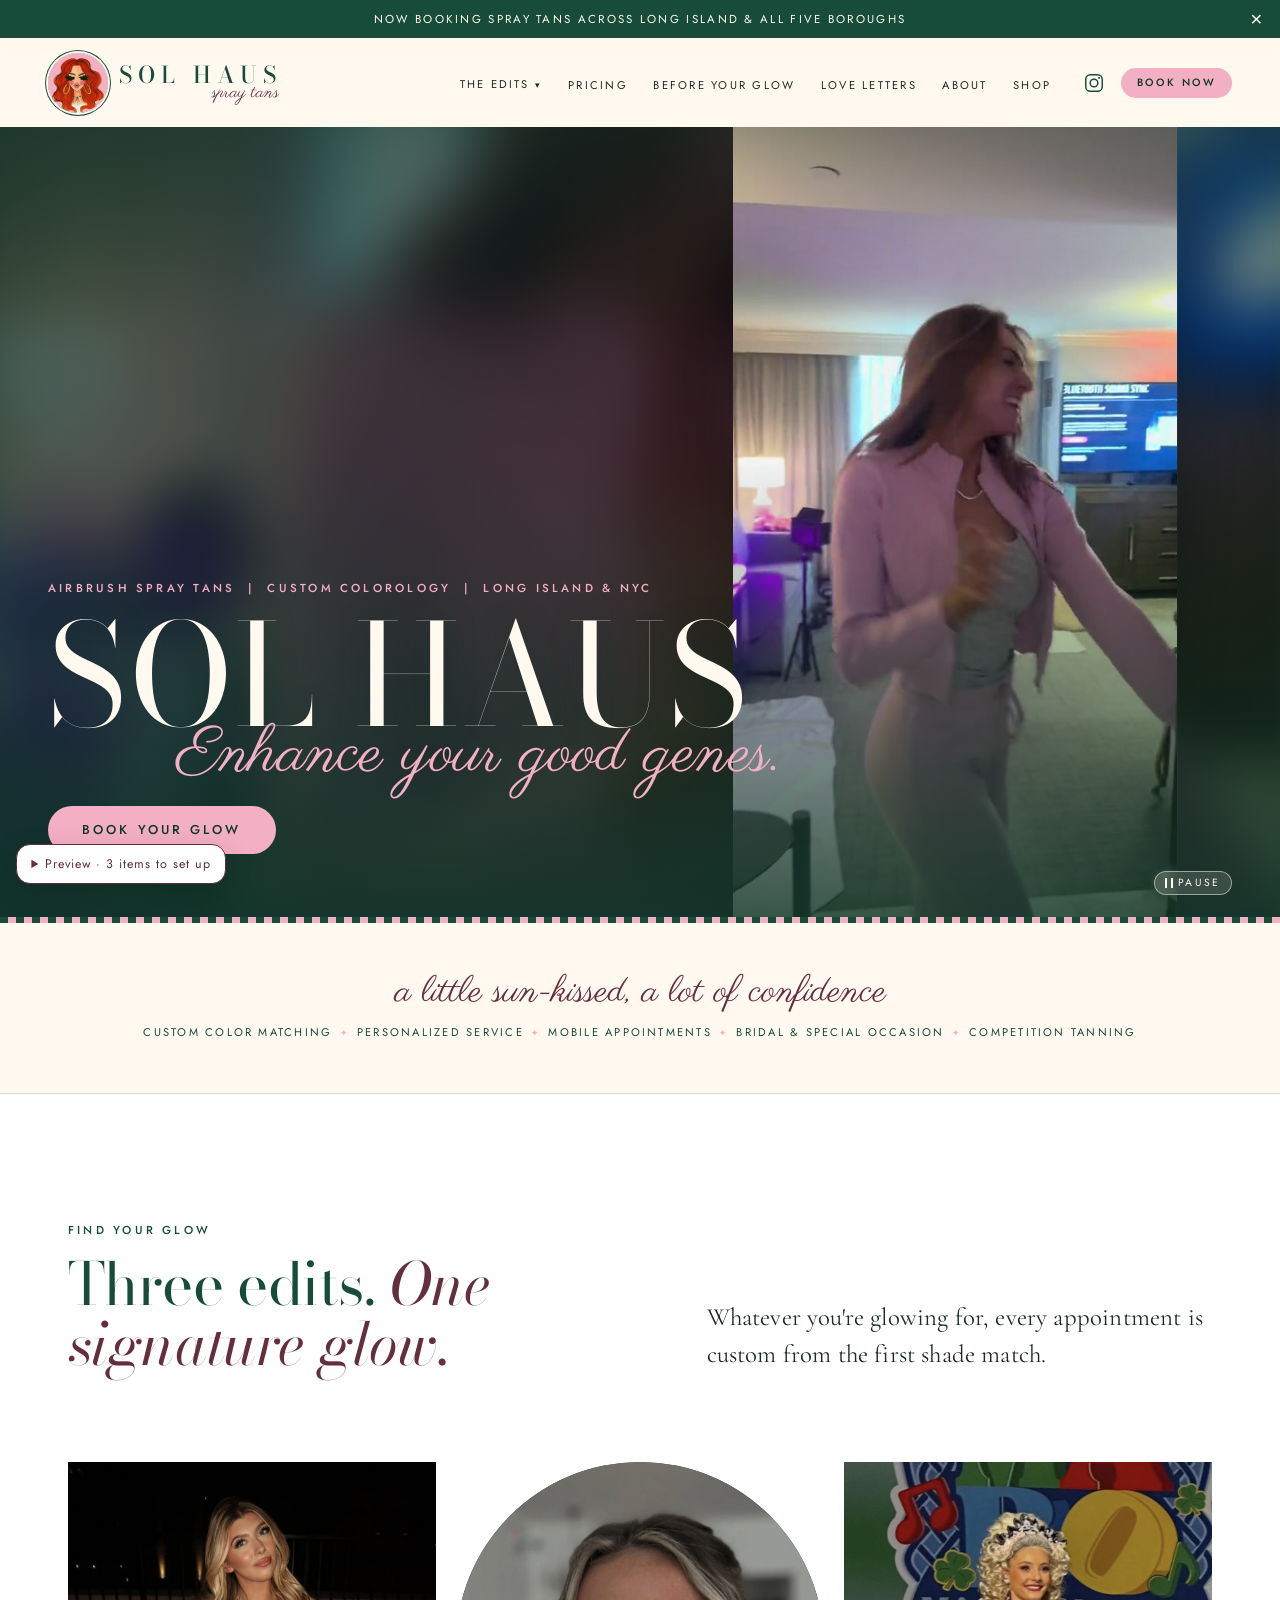
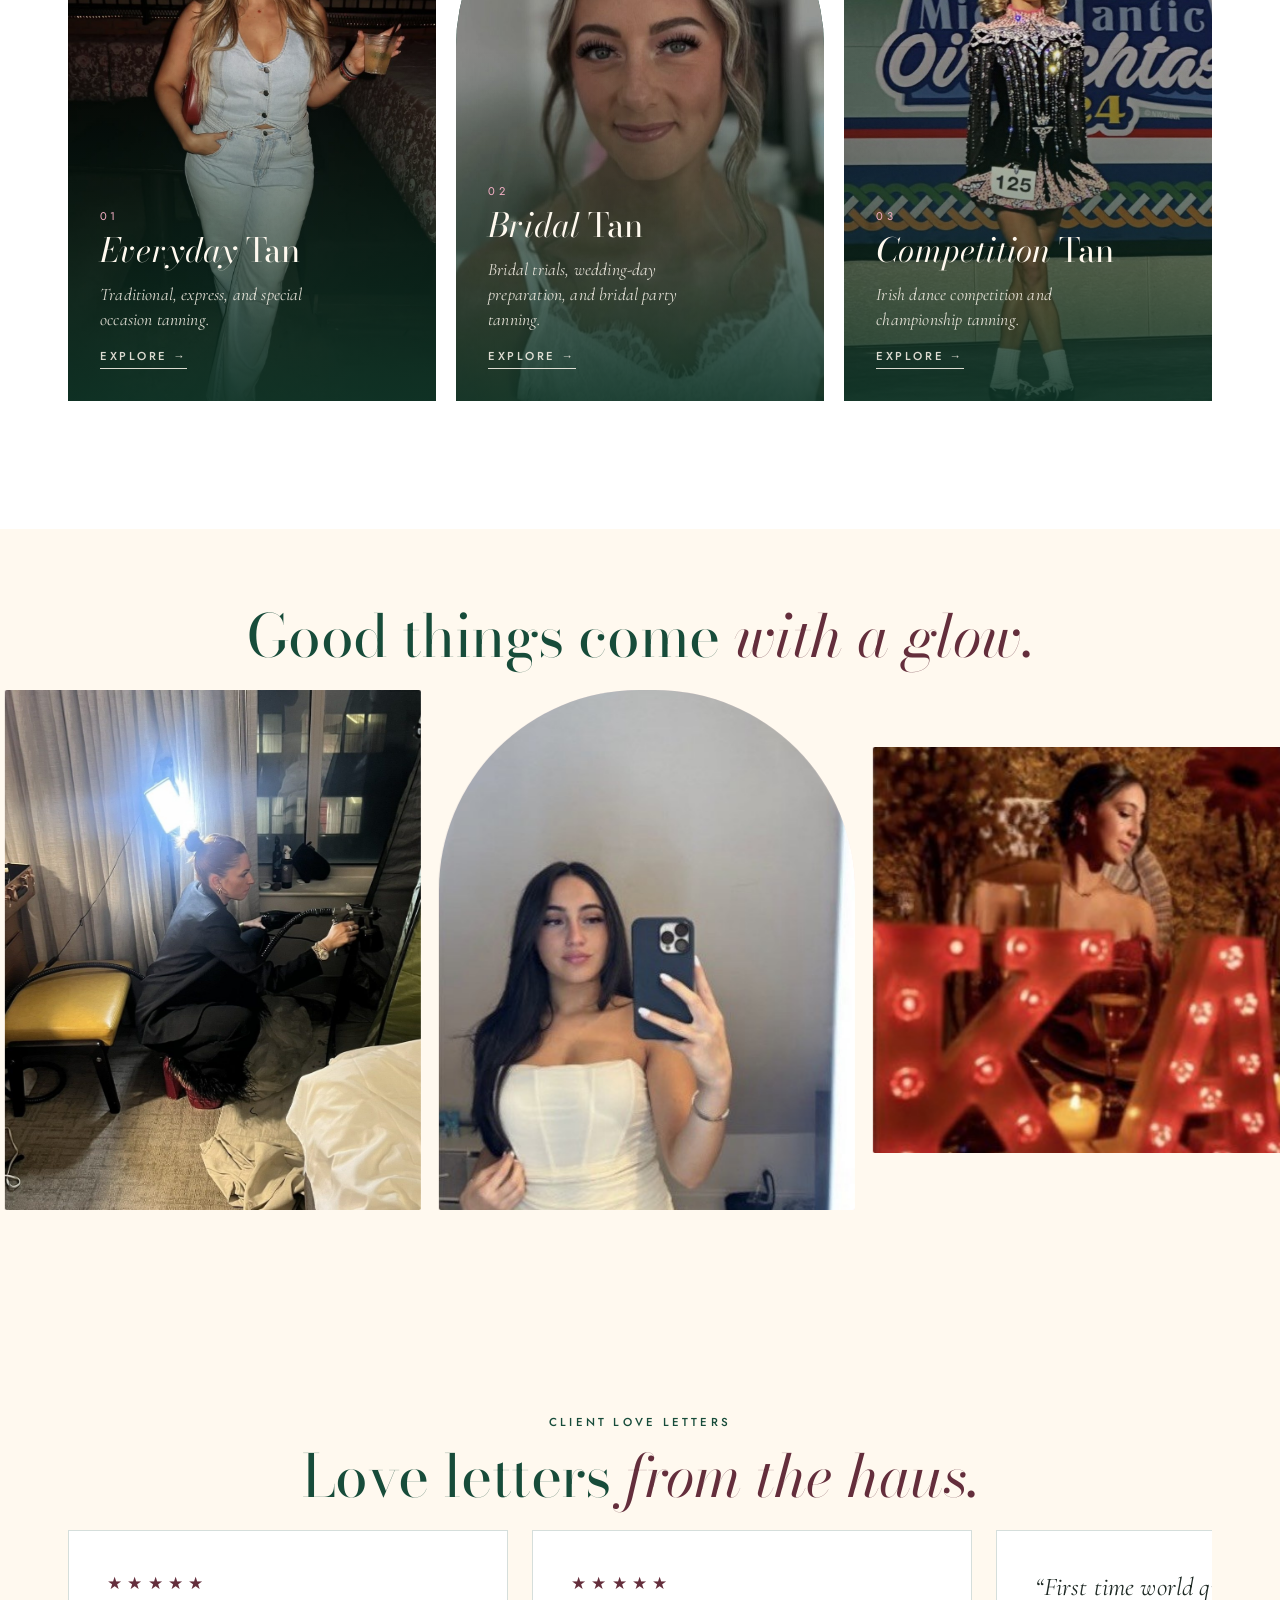
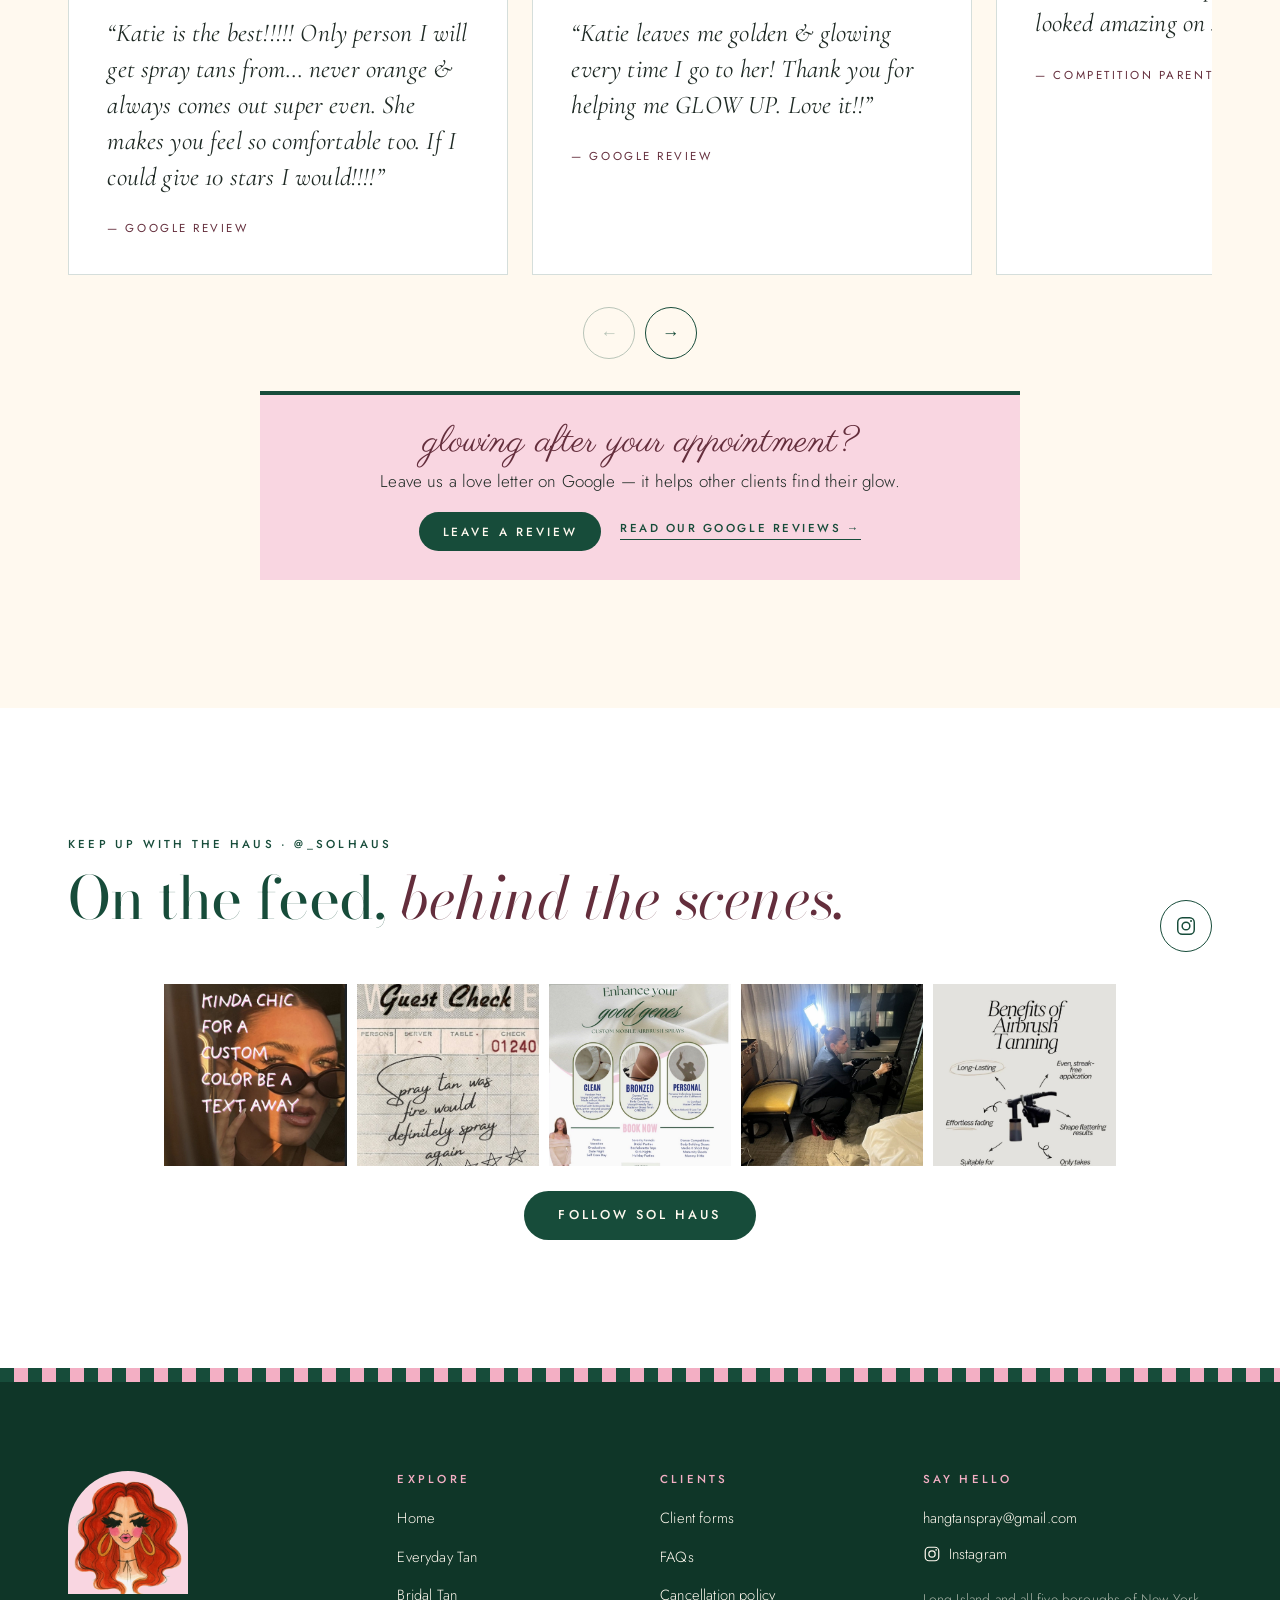
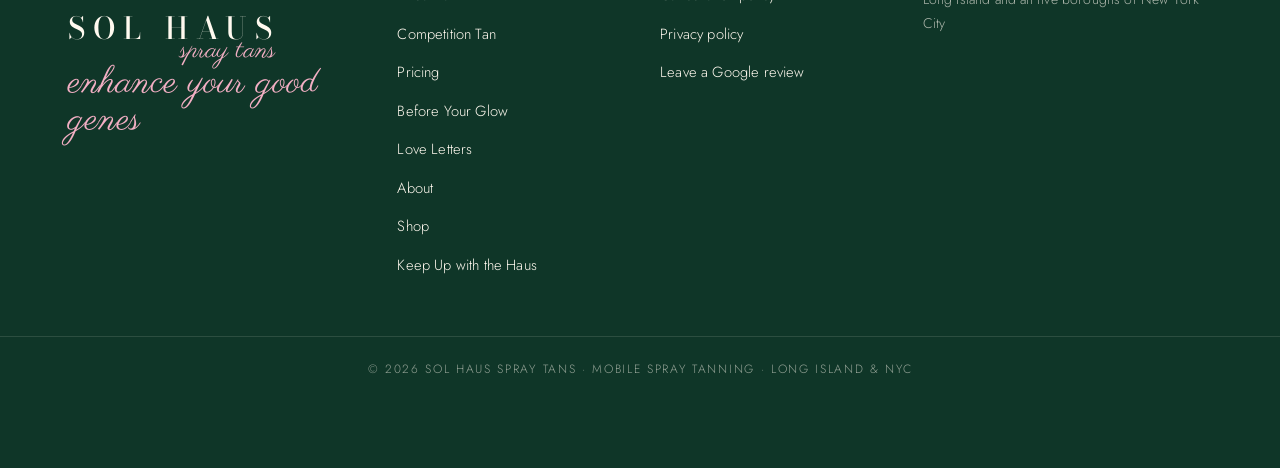
==== index.html @ cf1224f9 "Sol Haus website and booking script Co-Authored-By: Claude Opus 5.5 <noreply@anthropic.com> Claude-S" ====
<!DOCTYPE html>
<html lang="en">
<head>
<meta charset="utf-8">
<meta name="viewport" content="width=device-width, initial-scale=1">
<title>Sol Haus Spray Tans | Mobile Spray Tanning on Long Island and across NYC</title>
<meta name="description" content="Custom mobile spray tanning on Long Island and across NYC — everyday and express tans, bridal glow, custom contouring and Irish dance competition tans. Book your glow.">
<link rel="canonical" href="https://YOUR-DOMAIN.com/">
<meta name="theme-color" content="#174C3A">
<meta property="og:type" content="website">
<meta property="og:site_name" content="Sol Haus Spray Tans">
<meta property="og:title" content="Sol Haus Spray Tans | Mobile Spray Tanning on Long Island and across NYC">
<meta property="og:description" content="Custom mobile spray tanning on Long Island and across NYC — everyday and express tans, bridal glow, custom contouring and Irish dance competition tans. Book your glow.">
<meta property="og:url" content="https://YOUR-DOMAIN.com/">
<meta property="og:image" content="https://YOUR-DOMAIN.com/images/brand/og-image.jpg">
<meta name="twitter:card" content="summary_large_image">
<link rel="icon" href="images/brand/favicon.svg" type="image/svg+xml">
<link rel="preconnect" href="https://fonts.googleapis.com">
<link rel="preconnect" href="https://fonts.gstatic.com" crossorigin>
<link href="https://fonts.googleapis.com/css2?family=Bodoni+Moda:ital,opsz,wght@0,6..96,400;0,6..96,500;1,6..96,400&family=Cormorant+Garamond:ital,wght@0,400;0,500;1,400&family=Jost:wght@300;400;500&family=Parisienne&display=swap" rel="stylesheet">
<link rel="stylesheet" href="assets/css/styles.css">
<script src="assets/js/config.js" defer></script>
<script src="assets/js/main.js" defer></script>
<script type="application/ld+json">{"@context": "https://schema.org", "@type": "HealthAndBeautyBusiness", "name": "Sol Haus Spray Tans", "description": "Luxury mobile spray tanning and custom contouring on Long Island and across NYC \u2014 everyday, bridal and Irish dance competition tans.", "url": "https://YOUR-DOMAIN.com", "image": "https://YOUR-DOMAIN.com/images/brand/og-image.jpg", "areaServed": [{"@type": "Place", "name": "Long Island, New York"}, {"@type": "City", "name": "New York City"}]}</script>
</head>
<body>
<header id="site-header"></header>
<main id="main">

<!-- 1 · HERO MONTAGE -->
<section class="hero" data-home aria-label="Sol Haus — enhance your good genes">
  <div class="marquee" data-gallery="montage" data-variant="marquee" data-direction="left" data-speed="34" data-eager="true" data-hover-pause="false"></div>
  <div class="hero__scrim" aria-hidden="true"></div>
  <div class="hero__copy">
    <p class="eyebrow">Airbrush spray tans&nbsp; | &nbsp;Custom colorology&nbsp; | &nbsp;Long Island &amp; NYC</p>
    <h1 class="display">SOL HAUS</h1>
    <p class="hero__tag">Enhance your good genes.</p>
    <div class="btn-row">
      <a class="btn btn--pink btn--lg" data-link="booking" data-chooser>Book your glow</a>
      
    </div>
  </div>
  <button class="marquee-toggle" data-marquee-toggle aria-pressed="false" aria-label="Pause or play the photo montage"><i aria-hidden="true"></i><span>Pause</span></button>
</section>
<div class="stripes stripes--thin" aria-hidden="true"></div>

<!-- 2 · WHAT WE OFFER (slim band) -->
<section class="offer-band" aria-label="What Sol Haus offers">
  <div class="wrap">
    <p class="script">a little sun-kissed, a lot of confidence</p>
    <ul class="offer-list">
      <li>Custom color matching</li><li>Personalized service</li><li>Mobile appointments</li><li>Bridal &amp; special occasion</li><li>Competition tanning</li>
    </ul>
  </div>
</section>

<!-- 3 · FIND YOUR GLOW -->
<section class="section section--white" id="find-your-glow">
  <div class="wrap">
    <div class="section-head section-head--split reveal">
      <div><p class="eyebrow">Find your glow</p><h2 class="h2">Three edits. <em>One signature glow.</em></h2></div>
      <p class="lede">Whatever you're glowing for, every appointment is custom from the first shade match.</p>
    </div>
    <div class="tiles">
      <a class="tile reveal" href="everyday.html">
        <img src="images/everyday/everyday-01.jpg" alt="" loading="lazy">
        <div class="tile__body"><span class="tile__num">01</span><h3><em>Everyday</em> Tan</h3><p>Traditional, express, and special occasion tanning.</p><span class="link-arrow">Explore</span></div>
      </a>
      <a class="tile reveal" href="bridal.html">
        <img src="images/bridal/bridal-01.jpg" alt="" loading="lazy">
        <div class="tile__body"><span class="tile__num">02</span><h3><em>Bridal</em> Tan</h3><p>Bridal trials, wedding-day preparation, and bridal party tanning.</p><span class="link-arrow">Explore</span></div>
      </a>
      <a class="tile reveal" href="competition.html">
        <img src="images/competition/competition-01.jpg" alt="" loading="lazy">
        <div class="tile__body"><span class="tile__num">03</span><h3><em>Competition</em> Tan</h3><p>Irish dance competition and championship tanning.</p><span class="link-arrow">Explore</span></div>
      </a>
    </div>
    <p class="swipe-hint small muted" style="display:none;margin-top:.8rem">Swipe to see all three edits →</p>
  </div>
</section>

<!-- 5 · CLIENT MONTAGE -->
<section class="section--tight" style="padding-bottom:0">
  <div class="wrap center reveal"><h2 class="h2">Good things come <em>with a glow.</em></h2></div>
</section>
<section class="band" aria-label="Client photography" style="margin-bottom:clamp(3rem,6vw,5rem)">
  <div class="marquee" data-gallery="glow" data-variant="marquee" data-direction="right" data-speed="30"></div>
</section>

<!-- 6 · CLIENT LOVE LETTERS -->
<section class="section">
  <div class="wrap letters">
    <div class="reveal">
      <p class="eyebrow">Client love letters</p>
      <h2 class="h2">Love letters <em>from the haus.</em></h2>
      <div data-reviews></div>
      <div class="review-spot">
        <p class="script">glowing after your appointment?</p>
        <p>Leave us a love letter on Google — it helps other clients find their glow.</p>
        <div class="btn-row"><a class="btn btn--green" data-link="googleReviewLeave">Leave a review</a><a class="link-arrow" data-link="googleReviewsRead">Read our Google reviews</a></div>
      </div>
    </div>
  </div>
</section>

<!-- 7 · FOLLOW THE GLOW -->
<section class="section section--white">
  <div class="wrap">
    <div class="social-head reveal">
      <div><p class="eyebrow">Keep up with the haus · @_solhaus</p><h2 class="h2">On the feed, <em>behind the scenes.</em></h2></div>
      <div class="social-icons"><a data-link="instagram" aria-label="Instagram"><svg viewBox="0 0 24 24" aria-hidden="true"><rect x="3" y="3" width="18" height="18" rx="5" fill="none" stroke="currentColor" stroke-width="1.6"/><circle cx="12" cy="12" r="4.2" fill="none" stroke="currentColor" stroke-width="1.6"/><circle cx="17.5" cy="6.5" r="1.1" fill="currentColor"/></svg></a><a data-link="tiktok" aria-label="TikTok"><svg viewBox="0 0 24 24" aria-hidden="true"><path d="M14 3v11.5a3.5 3.5 0 1 1-3.5-3.5" fill="none" stroke="currentColor" stroke-width="1.6" stroke-linecap="round"/><path d="M14 3c.4 2.6 2.2 4.4 5 4.6" fill="none" stroke="currentColor" stroke-width="1.6" stroke-linecap="round"/></svg></a></div>
    </div>
    <div class="feed feed--wide" data-gallery="social" data-variant="feed" data-limit="6"></div>
    <div class="btn-row" style="justify-content:center"><a class="btn btn--green btn--lg" data-link="instagram">Follow Sol Haus</a></div>
  </div>
</section>


</main>
<footer id="site-footer"></footer>
</body>
</html>
---- assets/css/styles.css ----
/* =========================================================
   SOL HAUS — styles
   Fonts (free, Google Fonts): Bodoni Moda (editorial serif, stands in for
   The Seasons / Safira March), Parisienne (script), Cormorant Garamond
   (soft serif text), Jost (clean small sans).
   ========================================================= */
:root {
  --green: #174C3A;
  --green-deep: #0f3628;
  --pink: #F3AFC4;
  --pink-soft: #f9d6e1;
  --cream: #FFF9EF;
  --white: #FFFFFF;
  --berry: #642E3C;
  --ink: #1f2a25;
  --line: rgba(23, 76, 58, .18);

  --f-display: "Bodoni Moda", "Didot", "Bodoni 72", Georgia, serif;
  --f-serif: "Cormorant Garamond", Georgia, serif;
  --f-script: "Parisienne", "Snell Roundhand", cursive;
  --f-sans: "Jost", "Helvetica Neue", Arial, sans-serif;

  --wrap: 1240px;
  --pad: clamp(1.25rem, 4vw, 3rem);
  --ease: cubic-bezier(.2, .7, .2, 1);
  --stripe: repeating-linear-gradient(90deg, var(--green) 0 14px, var(--pink) 14px 28px);
}

*, *::before, *::after { box-sizing: border-box; }
html { -webkit-text-size-adjust: 100%; scroll-padding-top: 90px; }
body {
  margin: 0; background: var(--cream); color: var(--ink);
  font: 300 1.0625rem/1.7 var(--f-sans); letter-spacing: .01em;
  -webkit-font-smoothing: antialiased; overflow-x: hidden;
}
body.menu-open { overflow: hidden; }
img { max-width: 100%; display: block; }
a { color: inherit; }
p { margin: 0 0 1em; }
:focus-visible { outline: 2px solid var(--berry); outline-offset: 3px; border-radius: 2px; }
.sr, .hp { position: absolute !important; width: 1px; height: 1px; overflow: hidden; clip: rect(0 0 0 0); white-space: nowrap; }
.skip { position: absolute; left: 1rem; top: -100px; background: var(--green); color: var(--cream); padding: .6rem 1rem; z-index: 100; }
.skip:focus { top: .5rem; }
.wrap { max-width: var(--wrap); margin: 0 auto; padding: 0 var(--pad); }
.narrow { max-width: 760px; }
.center { text-align: center; }
.muted { color: rgba(31, 42, 37, .62); }
.small { font-size: .875rem; }
section { position: relative; }

/* ---------- type ---------- */
.eyebrow { font: 500 .72rem/1.4 var(--f-sans); letter-spacing: .28em; text-transform: uppercase; color: var(--green); margin: 0 0 1rem; }
.script { font: 400 clamp(1.6rem, 3vw, 2.3rem)/1 var(--f-script); color: var(--berry); margin: 0 0 .25em; letter-spacing: 0; }
.script--pink { color: var(--pink); }
.display, .h1, .h2, .h3, .h4 { font-family: var(--f-display); font-weight: 400; line-height: 1.02; margin: 0 0 .4em; color: var(--green); letter-spacing: -.01em; }
.display { font-size: clamp(3.4rem, 11vw, 9.5rem); letter-spacing: .02em; line-height: .9; }
.h1 { font-size: clamp(2.6rem, 6.4vw, 5.4rem); }
.h2 { font-size: clamp(2.1rem, 4.6vw, 3.9rem); }
.h3 { font-size: clamp(1.7rem, 2.8vw, 2.5rem); }
.h4 { font-size: 1.4rem; }
.h1 em, .h2 em, .h3 em, .display em { font-style: italic; color: var(--berry); }
.lede { font: 400 clamp(1.25rem, 2vw, 1.55rem)/1.5 var(--f-serif); color: var(--ink); }
.lede em { color: var(--berry); }
.on-green { background: var(--green); color: var(--cream); }
.on-green .h1, .on-green .h2, .on-green .h3, .on-green .h4 { color: var(--cream); }
.on-green .h2 em, .on-green .h1 em { color: var(--pink); }
.on-green .eyebrow { color: var(--pink); }
.on-green .muted { color: rgba(255, 249, 239, .72); }
.on-green .lede { color: var(--cream); }

/* ---------- buttons ---------- */
.btn {
  display: inline-flex; align-items: center; justify-content: center; gap: .6em;
  font: 500 .74rem/1 var(--f-sans); letter-spacing: .24em; text-transform: uppercase; text-decoration: none;
  padding: 1.05em 1.9em; border: 1px solid transparent; border-radius: 999px; cursor: pointer;
  transition: background .35s var(--ease), color .35s var(--ease), transform .35s var(--ease), border-color .35s;
}
.btn:hover { transform: translateY(-2px); }
.btn--green { background: var(--green); color: var(--cream); }
.btn--green:hover { background: var(--berry); }
.btn--pink { background: var(--pink); color: var(--green-deep); }
.btn--pink:hover { background: var(--cream); }
.btn--cream { background: var(--cream); color: var(--green); }
.btn--cream:hover { background: var(--pink); }
.btn--outline { border-color: currentColor; color: var(--green); background: transparent; }
.btn--outline:hover { background: var(--green); color: var(--cream); border-color: var(--green); }
.btn--ghost-light { border-color: rgba(255, 249, 239, .7); color: var(--cream); background: rgba(15, 54, 40, .15); backdrop-filter: blur(4px); }
.btn--ghost-light:hover { background: var(--cream); color: var(--green); }
.btn--sm { padding: .85em 1.4em; font-size: .66rem; }
.btn--lg { padding: 1.3em 2.6em; font-size: .8rem; }
.btn[disabled] { opacity: .45; cursor: not-allowed; transform: none; }
.btn-row { display: flex; flex-wrap: wrap; gap: .8rem 1.2rem; align-items: center; margin-top: 1.6rem; }
.link-arrow { font: 500 .72rem/1 var(--f-sans); letter-spacing: .22em; text-transform: uppercase; text-decoration: none; border-bottom: 1px solid currentColor; padding-bottom: .35em; color: var(--green); }
.link-arrow::after { content: " →"; }
.is-pending { opacity: .7; cursor: not-allowed; }
.is-pending.btn { border: 1px dashed currentColor; }
.is-pending.btn::after { content: "soon"; font-size: .58rem; letter-spacing: .15em; opacity: .8; border-left: 1px solid currentColor; padding-left: .6em; }

/* ---------- stripes ---------- */
.stripes { background: var(--stripe); }
.stripes--band { height: 14px; }
.stripes--thin { height: 6px; background: repeating-linear-gradient(90deg, var(--green) 0 8px, var(--pink) 8px 16px); }
.frame { position: relative; }
.frame::before { content: ""; position: absolute; inset: 14px -14px -14px 14px; background: var(--stripe); z-index: -1; }

/* ---------- announcement + header ---------- */
.announce { background: var(--green); color: var(--cream); text-align: center; font: 400 .72rem/1.4 var(--f-sans); letter-spacing: .2em; text-transform: uppercase; padding: .7rem 3rem; position: relative; }
.announce p { margin: 0; }
.announce a { color: var(--pink); text-decoration: none; border-bottom: 1px solid; margin-left: .5em; }
.announce__x { position: absolute; right: .6rem; top: 50%; transform: translateY(-50%); background: none; border: 0; color: var(--cream); font-size: 1.3rem; cursor: pointer; padding: .2rem .5rem; }
.site-header { position: sticky; top: 0; z-index: 50; background: rgba(255, 249, 239, .9); backdrop-filter: blur(10px); transition: box-shadow .3s; }
.site-header.is-scrolled { box-shadow: 0 1px 0 var(--line); }
.site-header__inner { max-width: 1440px; margin: 0 auto; padding: .9rem var(--pad); display: flex; align-items: center; gap: 2rem; }
.wordmark { text-decoration: none; display: inline-flex; flex-direction: column; line-height: 1; color: var(--green); margin: 0; }
.wordmark span { font: 500 1.45rem/1 var(--f-display); letter-spacing: .26em; }
.wordmark em { font: 400 1.15rem/1 var(--f-script); color: var(--berry); margin: -.15em 0 0 auto; padding-right: .2em; }
.wordmark--lg span { font-size: 1.9rem; color: var(--cream); white-space: nowrap; }
.wordmark--lg em { font-size: 1.6rem; color: var(--pink); }
.brand { display: inline-flex; align-items: center; gap: .7rem; text-decoration: none; }
.brand__badge { width: 60px; height: 60px; border-radius: 50%; box-shadow: 0 0 0 2px var(--cream), 0 0 0 3px var(--green); flex: none; }
.nav { margin-left: auto; }
.nav .has-sub { position: relative; }
.sub-toggle { background: none; border: 0; cursor: pointer; color: inherit; font: 400 .7rem/1 var(--f-sans); letter-spacing: .2em; text-transform: uppercase; padding: .5em 0; display: inline-flex; gap: .5em; align-items: center; }
.sub-toggle span { font-size: .8em; transition: transform .3s; }
.sub-toggle[data-current] { background: linear-gradient(var(--pink), var(--pink)) 0 100% / 100% 2px no-repeat; }
.nav .sub { position: absolute; top: calc(100% + .6rem); left: -1.2rem; list-style: none; margin: 0; padding: .8rem 0; min-width: 210px; background: var(--cream); border: 1px solid var(--line); box-shadow: 0 14px 40px rgba(15, 54, 40, .12); display: block; opacity: 0; visibility: hidden; transform: translateY(6px); transition: .25s var(--ease); }
.nav .sub::before { content: ""; position: absolute; left: 0; right: 0; top: -.7rem; height: .7rem; }
.nav .sub a { display: block; padding: .7rem 1.2rem; background: none; }
.nav .sub a:hover, .nav .sub a[aria-current="page"] { color: var(--berry); background: var(--pink-soft); }
.has-sub:hover .sub, .has-sub:focus-within .sub, .sub-toggle[aria-expanded="true"] + .sub { opacity: 1; visibility: visible; transform: none; }
.has-sub:hover .sub-toggle span, .sub-toggle[aria-expanded="true"] span { transform: rotate(180deg); }
.mobile-menu__group { margin: .6rem 0 .8rem; padding: .8rem 0 .8rem 1rem; border-left: 2px solid var(--pink); }
.mobile-menu__group .eyebrow { margin: 0 0 .3rem; color: var(--pink); }
.mobile-menu__group li a { font-size: 1.55rem; }
.mobile-menu a[aria-current="page"] { color: var(--pink); }
.shop-soon .arch { max-width: 380px; }
.nav ul { list-style: none; display: flex; gap: clamp(1rem, 2vw, 2rem); margin: 0; padding: 0; }
.nav a { font: 400 .7rem/1 var(--f-sans); letter-spacing: .2em; text-transform: uppercase; text-decoration: none; padding: .5em 0; background: linear-gradient(var(--pink), var(--pink)) 0 100% / 0 2px no-repeat; transition: background-size .35s var(--ease); }
.nav a:hover, .nav a[aria-current="page"] { background-size: 100% 2px; }
.site-header__actions { display: flex; align-items: center; gap: 1rem; }
.icon-link { display: inline-flex; width: 22px; height: 22px; color: var(--green); }
.icon-link svg, .site-footer svg, .mobile-menu svg { width: 100%; height: 100%; }
.menu-toggle { display: none; background: none; border: 0; width: 34px; height: 34px; position: relative; cursor: pointer; }
.menu-toggle span:not(.sr) { position: absolute; left: 5px; right: 5px; height: 1.5px; background: var(--green); transition: transform .3s var(--ease); }
.menu-toggle span:nth-child(1) { top: 13px; } .menu-toggle span:nth-child(2) { top: 20px; }
.menu-toggle[aria-expanded="true"] span:nth-child(1) { transform: translateY(3.5px) rotate(45deg); }
.menu-toggle[aria-expanded="true"] span:nth-child(2) { transform: translateY(-3.5px) rotate(-45deg); }
.mobile-menu { position: fixed; inset: 0; top: 64px; z-index: 49; background: var(--green); color: var(--cream); padding: 2rem var(--pad) 6rem; overflow-y: auto; }
.mobile-menu ul { list-style: none; margin: 0; padding: 0; }
.mobile-menu li a { display: block; font: 400 2rem/1.25 var(--f-display); text-decoration: none; padding: .35rem 0; }
.mobile-menu .script { color: var(--pink); margin-top: 2rem; }
.mobile-menu__social { display: flex; gap: 1.5rem; margin-top: 1rem; }
.mobile-menu__social a { display: inline-flex; gap: .5rem; align-items: center; font: 400 .75rem var(--f-sans); letter-spacing: .2em; text-transform: uppercase; text-decoration: none; }
.mobile-menu__social svg { width: 20px; height: 20px; }

/* ---------- HERO MONTAGE ---------- */
.hero { position: relative; height: min(calc(100svh - 110px), 880px); min-height: 540px; background: var(--green-deep); overflow: hidden; }
.marquee { position: relative; overflow: hidden; cursor: grab; touch-action: pan-y; user-select: none; -webkit-user-select: none; }
.marquee.is-dragging { cursor: grabbing; }
.marquee__track { display: flex; width: max-content; will-change: transform; height: 100%; }
.marquee__set { display: flex; gap: var(--gap, 14px); padding-right: var(--gap, 14px); height: 100%; align-items: var(--align, stretch); }
.m-item { margin: 0; overflow: hidden; flex: none; background: rgba(243, 175, 196, .25); }
.m-item img { width: 100%; height: 100%; object-fit: cover; object-position: center 25%; pointer-events: none; transition: transform 1.2s var(--ease); }
.marquee:not(.is-dragging) .m-item:hover img { transform: scale(1.04); }
.hero .marquee { position: absolute; inset: 0; }
.hero .marquee__set { --gap: 12px; align-items: center; padding-top: 0; }
.hero .m-item--tall { height: 100%; aspect-ratio: 3 / 4; }
.hero .m-item--wide { height: 66%; aspect-ratio: 7 / 5; align-self: flex-start; margin-top: 4vh; }
.hero .m-item--square { height: 54%; aspect-ratio: 1; align-self: flex-end; margin-bottom: 6vh; }
.hero .m-item--small { height: 44%; aspect-ratio: 4 / 5; align-self: center; }
.hero__video-bg { position: absolute; inset: -40px; width: calc(100% + 80px); height: calc(100% + 80px); object-fit: cover; filter: blur(28px) brightness(.55) saturate(1.1); }
.hero__video { position: absolute; top: 0; right: clamp(1.5rem, 8vw, 9rem); height: 100%; width: auto; aspect-ratio: 9 / 16; object-fit: cover; box-shadow: 0 30px 80px rgba(0,0,0,.35); }
@media (max-width: 820px) {
  .hero__video { inset: 0; right: 0; width: 100%; aspect-ratio: auto; box-shadow: none; object-position: center 30%; }
  .hero--video { height: 66svh !important; min-height: 460px; }
  .hero__video-bg, }
.hero__scrim { position: absolute; inset: 0; pointer-events: none; background:
  linear-gradient(180deg, rgba(15, 54, 40, .35) 0%, rgba(15, 54, 40, 0) 26%, rgba(15, 54, 40, 0) 42%, rgba(15, 54, 40, .82) 100%),
  linear-gradient(90deg, rgba(15, 54, 40, .55) 0%, rgba(15, 54, 40, 0) 55%); }
.hero__copy { position: absolute; left: var(--pad); bottom: clamp(2rem, 7vh, 4.5rem); right: var(--pad); color: var(--cream); pointer-events: none; max-width: 980px; }
.hero__copy .btn-row { pointer-events: auto; }
.hero .eyebrow { color: var(--pink); }
.hero .display { color: var(--cream); margin: 0; text-shadow: 0 2px 30px rgba(15, 54, 40, .35); }
.hero__tag { font: 400 clamp(2.2rem, 5vw, 4.2rem)/1 var(--f-script); color: var(--pink); margin: -.25em 0 .3em clamp(1rem, 10vw, 9rem); }
.hero__sub { font: 400 italic clamp(1.15rem, 1.8vw, 1.45rem)/1.4 var(--f-serif); margin: 0 0 1.4rem; max-width: 30ch; }
.hero .btn-row { margin-top: 0; }
.marquee-toggle { position: absolute; right: var(--pad); bottom: 1.4rem; z-index: 3; display: inline-flex; gap: .5em; align-items: center; background: rgba(255, 249, 239, .14); color: var(--cream); border: 1px solid rgba(255, 249, 239, .5); border-radius: 999px; padding: .55em 1em; font: 400 .65rem/1 var(--f-sans); letter-spacing: .22em; text-transform: uppercase; cursor: pointer; backdrop-filter: blur(4px); }
.marquee-toggle:hover { background: var(--cream); color: var(--green); }
.marquee-toggle i { width: 8px; height: 10px; border-left: 2px solid currentColor; border-right: 2px solid currentColor; }
.marquee-toggle[aria-pressed="true"] i { width: 0; height: 0; border: 5px solid transparent; border-left: 8px solid currentColor; border-right: 0; }
.marquee.is-static { overflow-x: auto; scroll-snap-type: x mandatory; cursor: auto; -webkit-overflow-scrolling: touch; }
.marquee.is-static .marquee__track { gap: 12px; padding: 0 12px; }
.marquee.is-static .m-item { scroll-snap-align: start; }

/* tighter, quicker montage (competition) */
.hero--tight .marquee__set { --gap: 4px; align-items: stretch; }
.hero--tight .m-item { height: 100% !important; margin: 0 !important; align-self: stretch !important; }
.hero--tight .m-item--small { aspect-ratio: 4 / 5; }

/* secondary band montage */
.band { height: clamp(300px, 46vw, 520px); }
.band .marquee { height: 100%; }
.band .marquee__set { --gap: 18px; align-items: center; }
.band .m-item--tall { height: 100%; aspect-ratio: 4 / 5; }
.band .m-item--wide { height: 78%; aspect-ratio: 3 / 2; }
.band .m-item--square { height: 64%; aspect-ratio: 1; align-self: flex-start; }
.band .m-item--small { height: 56%; aspect-ratio: 4 / 5; align-self: flex-end; }
.band .m-item { border-radius: 2px; }
.band .m-item:nth-child(3n+2) { border-radius: 200px 200px 2px 2px; }
.band.is-short { height: clamp(220px, 30vw, 360px); }

/* ---------- sections ---------- */
.section { padding: clamp(4.5rem, 10vw, 9rem) 0; }
.section--tight { padding: clamp(3rem, 6vw, 5rem) 0; }
.section--white { background: var(--white); }
.section--pink { background: var(--pink-soft); }
.section-head { display: grid; gap: .5rem; margin-bottom: clamp(2rem, 5vw, 4rem); }
.section-head--split { grid-template-columns: 1.2fr 1fr; align-items: end; gap: 2rem; }

/* welcome */
.welcome { display: grid; grid-template-columns: 1.15fr .85fr; gap: clamp(2rem, 6vw, 6rem); align-items: center; }
.welcome__visual { position: relative; }
.welcome__visual .frame img { aspect-ratio: 4 / 5; object-fit: cover; width: 100%; }
.welcome__badge { position: absolute; width: 38%; left: -14%; bottom: -10%; filter: drop-shadow(0 10px 20px rgba(15, 54, 40, .2)); }
.pillars { list-style: none; padding: 1.4rem 0 0; margin: 2rem 0 0; border-top: 1px solid var(--line); display: flex; flex-wrap: wrap; gap: .4rem 0; }
.pillars li { font: 400 italic clamp(1.1rem, 1.6vw, 1.3rem)/1.4 var(--f-serif); color: var(--green); }
.pillars li:not(:last-child)::after { content: "✦"; font-style: normal; font-size: .6em; color: var(--pink); margin: 0 .9em; vertical-align: .2em; }

/* offer band */
.offer-band { padding: clamp(2.2rem, 4vw, 3.2rem) 0; text-align: center; border-bottom: 1px solid var(--line); }
.offer-band .script { margin-bottom: .8rem; }
.offer-list { list-style: none; margin: 0; padding: 0; display: flex; flex-wrap: wrap; justify-content: center; gap: .5rem 0; }
.offer-list li { font: 400 .7rem/1.6 var(--f-sans); letter-spacing: .2em; white-space: nowrap; text-transform: uppercase; color: var(--green); }
.offer-list li:not(:last-child)::after { content: "✦"; color: var(--pink); margin: 0 .8em; font-size: .8em; }

/* find your glow tiles */
.tiles { display: grid; grid-template-columns: repeat(3, 1fr); gap: clamp(.8rem, 1.6vw, 1.4rem); }
.tile { position: relative; display: block; overflow: hidden; color: var(--cream); text-decoration: none; aspect-ratio: 3 / 4.4; background: var(--green); }
.tile:nth-child(2) { border-radius: 260px 260px 0 0; }
.tile img { position: absolute; inset: 0; width: 100%; height: 100%; object-fit: cover; object-position: center 25%; transition: transform 1.4s var(--ease), filter .6s; }
.tile::after { content: ""; position: absolute; inset: 0; background: linear-gradient(180deg, rgba(15, 54, 40, 0) 35%, rgba(15, 54, 40, .88)); transition: opacity .5s; }
.tile:hover img, .tile:focus-visible img { transform: scale(1.06); }
.tile__body { position: absolute; z-index: 2; left: 0; right: 0; bottom: 0; padding: clamp(1.2rem, 2.5vw, 2rem); }
.tile__num { font: 400 .7rem var(--f-sans); letter-spacing: .3em; color: var(--pink); }
.tile h3 { font: 400 clamp(1.7rem, 2.6vw, 2.5rem)/1 var(--f-display); margin: .3rem 0 .5rem; }
.tile h3 em { font-style: italic; }
.tile p { font: 400 italic 1.1rem/1.4 var(--f-serif); margin: 0 0 1rem; max-width: 26ch; }
.tile .link-arrow { color: var(--cream); }
.tile__body p, .tile__body .link-arrow { transition: transform .5s var(--ease), opacity .5s; }
@media (hover: hover) {
  .tile:not(:hover):not(:focus-visible) .tile__body p, .tile:not(:hover):not(:focus-visible) .tile__body .link-arrow { transform: translateY(8px); opacity: .85; }
}

/* experience */
.experience { display: grid; grid-template-columns: .9fr 1.1fr; gap: clamp(2rem, 6vw, 6rem); align-items: start; }
.experience__sticky { position: sticky; top: 120px; }
.steps { list-style: none; margin: 0; padding: 0; counter-reset: s; }
.steps li { counter-increment: s; display: grid; grid-template-columns: 4.5rem 1fr; gap: 1rem; padding: 1.8rem 0; border-top: 1px solid rgba(255, 249, 239, .22); }
.steps li::before { content: "0" counter(s); font: 400 italic 2.4rem/1 var(--f-display); color: var(--pink); }
.steps h3 { font: 400 1.6rem/1.1 var(--f-display); margin: 0 0 .4rem; color: var(--cream); }
.steps p { margin: 0; color: rgba(255, 249, 239, .82); }
.steps--light li { border-color: var(--line); }
.steps--light h3 { color: var(--green); }
.steps--light p { color: inherit; }
.steps--light li::before { color: var(--berry); }

/* love notes */
.carousel { position: relative; }
.carousel__track { display: flex; gap: 24px; overflow-x: auto; scroll-snap-type: x mandatory; scrollbar-width: none; padding-bottom: .5rem; -webkit-overflow-scrolling: touch; }
.carousel__track::-webkit-scrollbar { display: none; }
.carousel__track > * { scroll-snap-align: start; flex: none; }
.carousel__nav { display: flex; gap: .6rem; margin-top: 1.5rem; }
.carousel__nav button { width: 52px; height: 52px; border-radius: 50%; border: 1px solid currentColor; background: transparent; color: inherit; font-size: 1.1rem; cursor: pointer; transition: background .3s, color .3s; }
.carousel__nav button:hover:not(:disabled) { background: var(--pink); color: var(--green); border-color: var(--pink); }
.carousel__nav button:disabled { opacity: .3; cursor: default; }
.c-item { margin: 0; height: clamp(320px, 48vw, 560px); }
.c-item img { height: 100%; width: auto; aspect-ratio: var(--ar, 3/4); object-fit: cover; object-position: center 20%; }
.c-item--wide img { --ar: 3/2; } .c-item--square img { --ar: 1; } .c-item--small img { --ar: 4/5; }
.note { width: min(84vw, 520px); margin: 0; padding: clamp(1.8rem, 3vw, 2.8rem); border: 1px solid rgba(255, 249, 239, .3); background: rgba(255, 249, 239, .04); }
.note__text { font: 400 italic clamp(1.3rem, 2vw, 1.65rem)/1.4 var(--f-serif); }
.note footer { font: 400 .72rem var(--f-sans); letter-spacing: .22em; text-transform: uppercase; color: var(--pink); }
.stars { color: var(--pink); letter-spacing: .3em; }
.empty-state { border: 1px dashed var(--line); padding: clamp(2rem, 5vw, 3.5rem); text-align: center; max-width: 640px; margin: 0 auto; background: var(--white); }
.empty-state--light { background: transparent; border-color: rgba(255, 249, 239, .35); }
.empty { font: italic 1.1rem var(--f-serif); color: var(--berry); padding: 2rem var(--pad); }

/* glow guide preview */
.guide-preview { display: grid; grid-template-columns: .8fr 1.2fr; gap: clamp(2rem, 6vw, 6rem); align-items: center; }
.arch { position: relative; aspect-ratio: 4 / 5; border-radius: 999px 999px 0 0; background: var(--pink-soft); overflow: hidden; display: grid; place-items: end center; }
.arch::before { content: ""; position: absolute; inset: 0; background: repeating-linear-gradient(90deg, rgba(23, 76, 58, .08) 0 14px, transparent 14px 28px); }
.arch img { position: relative; width: 82%; height: auto; }
.guide-links { list-style: none; padding: 0; margin: 2rem 0 0; }
.guide-links a { display: flex; justify-content: space-between; align-items: baseline; gap: 1rem; padding: 1.15rem 0; border-top: 1px solid var(--line); text-decoration: none; font: 400 clamp(1.35rem, 2.2vw, 1.9rem)/1.1 var(--f-display); color: var(--green); transition: padding .4s var(--ease), color .3s; }
.guide-links li:last-child a { border-bottom: 1px solid var(--line); }
.guide-links a::after { content: "→"; font: 300 1rem var(--f-sans); }
.guide-links a:hover { padding-left: .8rem; color: var(--berry); }

.exp-photo { margin: 2rem 0 0; max-width: 340px; border: 8px solid var(--cream); box-shadow: 14px 14px 0 var(--pink); }
.exp-photo img { width: 100%; aspect-ratio: 4 / 5; object-fit: cover; }
.steps li.step-photo { display: block; counter-increment: none; padding: 1.4rem 0; }
.steps li.step-photo::before { content: none; }
.step-photo figure { margin: 0; }
.step-photo img { width: 100%; aspect-ratio: 4 / 3; object-fit: cover; }
@media (max-width: 820px) { .exp-photo { max-width: 260px; } }

/* love letters */
.letters { text-align: center; }
.letters > div > :not([data-reviews]) { max-width: 760px; margin-left: auto; margin-right: auto; }
.letters .review-spot { text-align: center; border-left: 0; border-top: 4px solid var(--green); }
.letters .review-spot .btn-row { justify-content: center; }
.letters .carousel--reviews { text-align: left; }
.letters__empty { font: italic 1.2rem/1.5 var(--f-serif); color: var(--berry); margin: 0 0 1rem; }
.letters .carousel--reviews { margin: 1rem 0 0; }
.note--light { border-color: var(--line); background: var(--white); width: min(78vw, 440px); }
.note--light footer { color: var(--berry); }
.note--light .stars { color: var(--berry); }
.letters .carousel__nav { justify-content: center; }
.letters .carousel__nav button { color: var(--green); }
.review-spot { margin-top: 2rem; padding: 1.8rem 2rem; background: var(--pink-soft); border-left: 4px solid var(--green); }
.review-spot .btn-row { margin-top: 1rem; }
.review-spot p { margin-bottom: .4rem; }

/* glow guide row */
.guide-row { list-style: none; margin: 0; padding: 0; display: grid; grid-template-columns: repeat(4, 1fr); border-top: 1px solid rgba(255, 249, 239, .25); }
.guide-row a { display: block; padding: 1.6rem 1.4rem 1.8rem 0; text-decoration: none; font: 400 clamp(1.3rem, 2vw, 1.75rem)/1.15 var(--f-display); color: var(--cream); transition: color .3s, padding .4s var(--ease); }
.guide-row a span { display: block; font: 400 italic 1rem var(--f-display); color: var(--pink); margin-bottom: .6rem; }
.guide-row a:hover { color: var(--pink); padding-left: .5rem; }

/* reel square */
.reel-tile { background: var(--green); }
.reel-tile video { width: 100%; height: 100%; object-fit: cover; }
.reel-tile__art { position: absolute; inset: 0; display: grid; place-content: center; justify-items: center; gap: .6rem; background: repeating-linear-gradient(90deg, rgba(243,175,196,.12) 0 14px, transparent 14px 28px), var(--green); }
.reel-tile__art .script { color: var(--pink); font-size: clamp(1.1rem, 2vw, 1.6rem); }
.reel-tile__play { width: 54px; height: 54px; border-radius: 50%; border: 1.5px solid var(--cream); position: relative; }
.reel-tile__play::after { content: ""; position: absolute; left: 21px; top: 16px; border: 11px solid transparent; border-left: 16px solid var(--cream); border-right: 0; }
.reel-tile__badge { position: absolute; left: .6rem; top: .6rem; display: inline-flex; gap: .35rem; align-items: center; color: var(--cream); font: 500 .58rem var(--f-sans); letter-spacing: .2em; text-transform: uppercase; }
.reel-tile__badge svg { width: 13px; height: 13px; }
.feed .reel-tile span { position: static; inset: auto; opacity: 1; background: none; display: block; }
.feed .reel-tile .reel-tile__art { position: absolute; inset: 0; display: grid; place-content: center; justify-items: center; gap: .6rem; background: repeating-linear-gradient(90deg, rgba(243,175,196,.12) 0 14px, transparent 14px 28px), var(--green); }
.feed .reel-tile .reel-tile__play { width: 54px; height: 54px; border-radius: 50%; border: 1.5px solid var(--cream); position: relative; }
.feed .reel-tile .reel-tile__badge { position: absolute; left: .6rem; top: .6rem; display: inline-flex; }
.feed .reel-tile .reel-tile__badge svg { width: 13px; height: 13px; }
.feed .reel-tile:hover .reel-tile__play { background: rgba(255, 249, 239, .15); }
@media (max-width: 600px) { .feed .reel-tile .reel-tile__play { width: 40px; height: 40px; } .reel-tile__play::after { left: 15px; top: 11px; border-width: 8px; border-left-width: 12px; } }

/* social feed */
.feed { display: grid; grid-template-columns: repeat(3, 1fr); gap: 10px; }
.feed__item { position: relative; overflow: hidden; aspect-ratio: 1; margin: 0; display: block; background: var(--pink-soft); }
.feed__item img { width: 100%; height: 100%; object-fit: cover; transition: transform 1s var(--ease); }
.feed__item span { position: absolute; inset: 0; display: grid; place-items: center; background: rgba(23, 76, 58, .55); color: var(--cream); opacity: 0; transition: opacity .4s; }
.feed__item span svg { width: 34px; height: 34px; }
.feed__item:hover img, .feed__item:focus-visible img { transform: scale(1.06); }
.feed__item:hover span, .feed__item:focus-visible span { opacity: 1; }
.feed--wide { grid-template-columns: repeat(6, 1fr); }
.feed--wide .feed__item:nth-child(n+7) { display: none; }
.social-head { display: flex; flex-wrap: wrap; align-items: end; justify-content: space-between; gap: 1.5rem; margin-bottom: 2rem; }
.social-icons { display: flex; gap: .8rem; }
.social-icons a { width: 52px; height: 52px; border-radius: 50%; border: 1px solid var(--green); display: grid; place-items: center; color: var(--green); transition: background .3s, color .3s; }
.social-icons a:hover { background: var(--green); color: var(--cream); }
.social-icons svg { width: 22px; height: 22px; }

/* final CTA */
.cta { display: grid; grid-template-columns: 90px 1fr 90px; min-height: 520px; }
.cta__stripe { background: repeating-linear-gradient(180deg, transparent 0, transparent 0), var(--stripe); }
.cta__body { background: var(--green); color: var(--cream); text-align: center; display: grid; place-content: center; padding: clamp(4rem, 9vw, 7rem) var(--pad); }
.cta__body .h1 { color: var(--cream); }
.cta__body .lede { color: var(--cream); }
.cta__body .h1 em { color: var(--pink); }
.cta__body .btn-row { justify-content: center; }
.cta__body .link-arrow { color: var(--pink); }

/* footer */
.site-footer { background: var(--green-deep); color: var(--cream); }
.site-footer__inner { max-width: var(--wrap); margin: 0 auto; padding: clamp(3.5rem, 7vw, 6rem) var(--pad) 3rem; display: grid; grid-template-columns: 1.3fr 1fr 1fr 1.3fr; gap: 2.5rem; }
.site-footer__brand { display: flex; flex-direction: column; gap: 1.2rem; align-items: flex-start; }
.footer-illustration { width: 120px; height: auto; flex: none; border-radius: 999px 999px 0 0; background: var(--pink-soft); padding: 10px 6px 0; }
.site-footer .eyebrow { color: var(--pink); }
.site-footer ul { list-style: none; margin: 0; padding: 0; }
.site-footer li { margin: 0 0 .6rem; }
.site-footer li a { text-decoration: none; font-size: .92rem; display: inline-flex; gap: .5rem; align-items: center; }
.site-footer li a:hover { color: var(--pink); }
.site-footer li svg { width: 18px; height: 18px; }
.site-footer .small { color: rgba(255, 249, 239, .65); margin-top: 1rem; }
.site-footer .muted { color: rgba(255, 249, 239, .55); }
.site-footer__base { border-top: 1px solid rgba(255, 249, 239, .12); text-align: center; padding: 1.4rem var(--pad) 5.5rem; font-size: .75rem; letter-spacing: .14em; text-transform: uppercase; color: rgba(255, 249, 239, .55); }
.site-footer__base p { margin: 0; }
.newsletter { margin-top: 1.4rem; }
.newsletter__row { display: flex; gap: .5rem; }
.newsletter input[type=email] { flex: 1; min-width: 0; background: transparent; border: 0; border-bottom: 1px solid rgba(255, 249, 239, .5); color: var(--cream); padding: .6rem 0; font: inherit; }

/* floating bits */
.to-top { position: fixed; right: 1.2rem; bottom: 1.2rem; width: 48px; height: 48px; border-radius: 50%; border: 1px solid var(--green); background: var(--cream); color: var(--green); display: grid; place-items: center; cursor: pointer; opacity: 0; transform: translateY(10px); pointer-events: none; transition: .4s var(--ease); z-index: 40; }
.to-top svg { width: 20px; }
.to-top.is-on { opacity: 1; transform: none; pointer-events: auto; }
.sticky-book { display: none; }
.setup-chip { position: fixed; left: 1rem; bottom: 1rem; z-index: 60; max-width: 300px; background: var(--white); border: 1px solid var(--berry); color: var(--berry); font: 400 .78rem/1.5 var(--f-sans); border-radius: 14px; box-shadow: 0 8px 30px rgba(0, 0, 0, .12); }
.setup-chip summary { cursor: pointer; padding: .6rem .9rem; letter-spacing: .08em; }
.setup-chip p, .setup-chip ul { margin: 0 .9rem .7rem; }
.setup-chip ul { padding-left: 1rem; }

/* ---------- inner pages ---------- */
.page-hero { padding: clamp(4rem, 9vw, 8rem) 0 clamp(2.5rem, 5vw, 4rem); text-align: center; }
.page-hero .lede { max-width: 640px; margin: 0 auto; }
.page-hero .btn-row { justify-content: center; }
.split { display: grid; grid-template-columns: 1fr 1fr; gap: clamp(2rem, 6vw, 6rem); align-items: center; }
.service { display: grid; grid-template-columns: 1fr 1fr; gap: clamp(2rem, 6vw, 6rem); align-items: center; padding: clamp(2.5rem, 5vw, 4.5rem) 0; }
.service + .service { border-top: 1px solid var(--line); }
.service__img { margin: 0 14px 14px 0; }
.service__img img { width: 100%; aspect-ratio: 4 / 5; object-fit: cover; }
.service--flip .service__img { order: 2; }
.service--flip .service__img.frame::before { inset: 14px 14px -14px -14px; }
.service__meta { font-size: .95rem; }
.service__meta .eyebrow { display: inline; margin-right: .5em; }
.price { font: 400 2rem/1 var(--f-display); color: var(--berry); margin: 1.2rem 0 0; }
.price em { font: italic 1.25rem var(--f-serif); }
.callout { display: grid; grid-template-columns: auto 1fr auto; gap: 2rem; align-items: center; padding: clamp(2rem, 4vw, 3rem); background: var(--pink); color: var(--green-deep); position: relative; }
.callout .h3 { margin: 0; color: var(--green-deep); }
.callout p { margin: .3rem 0 0; }
.callout__mark { font: 400 3.4rem/1 var(--f-script); color: var(--berry); }
.timeline { list-style: none; padding: 0; margin: 0; display: grid; grid-template-columns: repeat(4, 1fr); gap: 1.5rem; counter-reset: t; }
.timeline li { border-top: 2px solid var(--green); padding-top: 1.4rem; position: relative; }
.timeline li::before { content: ""; position: absolute; top: -7px; left: 0; width: 12px; height: 12px; border-radius: 50%; background: var(--pink); border: 2px solid var(--green); }
.timeline .eyebrow { color: var(--berry); }
.timeline h3 { font: 400 1.5rem/1.1 var(--f-display); color: var(--green); margin: 0 0 .5rem; }
.events { list-style: none; margin: 0; padding: 0; }
.event { display: grid; grid-template-columns: 2fr 1.4fr auto; gap: 1.5rem; padding: 1.6rem 0; border-top: 1px solid var(--line); align-items: center; }
.event p { margin: 0; }
.event__cta { display: flex; gap: 1rem; align-items: center; }
.status { font: 500 .66rem var(--f-sans); letter-spacing: .2em; text-transform: uppercase; padding: .5em 1em; border-radius: 999px; background: var(--pink-soft); color: var(--berry); }
.status--open { background: var(--green); color: var(--cream); }
.status--fully-booked { background: #e8e1d6; color: #5f5a52; }
.needs-approval { display: inline-block; font: 500 .62rem/1 var(--f-sans); letter-spacing: .18em; text-transform: uppercase; color: var(--berry); border: 1px dashed var(--berry); padding: .5em .8em; border-radius: 4px; margin: 0 0 1rem; background: #fff3f6; }
.guide-nav { position: sticky; top: 72px; z-index: 5; background: var(--cream); border-block: 1px solid var(--line); }
.guide-nav ul { list-style: none; margin: 0 auto; padding: .8rem var(--pad); display: flex; gap: .6rem; overflow-x: auto; max-width: var(--wrap); scrollbar-width: none; justify-content: center; }
.guide-nav ul::-webkit-scrollbar { display: none; }
.guide-nav a { display: block; white-space: nowrap; padding: .75rem 1.3rem; font: 600 .72rem var(--f-sans); letter-spacing: .16em; text-transform: uppercase; text-decoration: none; color: var(--green); border: 1.5px solid var(--green); border-radius: 999px; background: var(--white); transition: background .25s, color .25s; }
.guide-nav a:hover { background: var(--pink); border-color: var(--pink); color: var(--green-deep); }
.guide-nav a.is-active { background: var(--green); color: var(--cream); }
@media (max-width: 820px) { .guide-nav ul { justify-content: flex-start; } }
.checklist { list-style: none; padding: 0; margin: 0; }
.checklist li { padding: .9rem 0 .9rem 2.2rem; border-bottom: 1px solid var(--line); position: relative; }
.checklist li::before { content: ""; position: absolute; left: 0; top: 1.25rem; width: 14px; height: 14px; border-radius: 50%; background: var(--pink); box-shadow: 0 0 0 3px var(--cream), 0 0 0 4px var(--green); }
.checklist strong { font-weight: 500; color: var(--green); }
.compare { width: 100%; border-collapse: collapse; background: var(--white); }
.compare th, .compare td { text-align: left; padding: 1.1rem 1.2rem; border-bottom: 1px solid var(--line); vertical-align: top; }
.compare thead th { font: 400 1.6rem/1.1 var(--f-display); color: var(--green); background: var(--pink-soft); }
.compare tbody th { font: 500 .7rem var(--f-sans); letter-spacing: .2em; text-transform: uppercase; color: var(--berry); width: 26%; }
.faq details { border-top: 1px solid var(--line); }
.faq details:last-child { border-bottom: 1px solid var(--line); }
.faq summary { list-style: none; cursor: pointer; padding: 1.4rem 3rem 1.4rem 0; font: 400 clamp(1.25rem, 2vw, 1.6rem)/1.2 var(--f-display); color: var(--green); position: relative; }
.faq summary::-webkit-details-marker { display: none; }
.faq summary::after { content: "+"; position: absolute; right: .3rem; top: 50%; transform: translateY(-50%); font: 300 1.6rem var(--f-sans); color: var(--berry); transition: transform .3s; }
.faq details[open] summary::after { transform: translateY(-50%) rotate(45deg); }
.faq details > div { padding: 0 0 1.5rem; max-width: 70ch; }
.downloads { display: grid; grid-template-columns: 1fr 1fr; gap: 1.5rem; }
.download { display: flex; justify-content: space-between; align-items: center; gap: 1rem; padding: 1.8rem; background: var(--white); border: 1px solid var(--line); text-decoration: none; transition: border-color .3s, transform .3s; }
.download:hover { border-color: var(--green); transform: translateY(-2px); }
.download h3 { font: 400 1.5rem/1.1 var(--f-display); color: var(--green); margin: 0 0 .2rem; }
.download p { margin: 0; font-size: .9rem; }
.download span { font: 500 .66rem var(--f-sans); letter-spacing: .2em; text-transform: uppercase; color: var(--berry); }

/* forms */
.form { background: var(--white); padding: clamp(1.5rem, 4vw, 3rem); border: 1px solid var(--line); }
.form--link { text-align: center; }
.form--link .btn-row { justify-content: center; }
.form__grid { display: grid; grid-template-columns: 1fr 1fr; gap: 1.2rem 1.5rem; }
.field { display: grid; gap: .4rem; }
.field--full { grid-column: 1 / -1; }
.field label { font: 500 .68rem var(--f-sans); letter-spacing: .18em; text-transform: uppercase; color: var(--green); }
.field input, .field select, .field textarea { font: 400 1rem var(--f-sans); padding: .85rem .9rem; border: 1px solid rgba(23, 76, 58, .3); border-radius: 0; background: var(--cream); color: var(--ink); width: 100%; }
.field input:focus, .field select:focus, .field textarea:focus { outline: 2px solid var(--pink); border-color: var(--green); }
.consent { display: flex; gap: .7rem; align-items: flex-start; font-size: .9rem; margin-top: 1.4rem; }
.consent input { margin-top: .35rem; accent-color: var(--green); }
.form-status { margin: 1rem 0 0; font-style: italic; color: var(--berry); }
.form-block + .form-block { margin-top: clamp(3rem, 6vw, 5rem); }
.resource-list { display: grid; grid-template-columns: repeat(3, 1fr); gap: 1.5rem; }
.resource { padding: 2rem; background: var(--white); border-top: 3px solid var(--green); }
.resource h3 { font: 400 1.5rem/1.1 var(--f-display); color: var(--green); margin: 0 0 .5rem; }
.prose { max-width: 70ch; }
.prose h2 { font: 400 2rem/1.1 var(--f-display); color: var(--green); margin: 2.5rem 0 .8rem; }
.placeholder-text { background: #fff3f6; border-bottom: 1px dashed var(--berry); color: var(--berry); padding: 0 .2em; }

/* editorial asymmetric gallery */
.editorial { display: grid; grid-template-columns: repeat(12, 1fr); grid-auto-rows: 60px; gap: 14px; }
.ed { margin: 0; overflow: hidden; }
.ed img { width: 100%; height: 100%; object-fit: cover; object-position: center 20%; transition: transform 1.2s var(--ease); }
.ed:hover img { transform: scale(1.04); }
.ed--0 { grid-column: 1 / 6; grid-row: span 8; }
.ed--1 { grid-column: 6 / 10; grid-row: span 5; margin-top: 60px; }
.ed--2 { grid-column: 10 / 13; grid-row: span 4; }
.ed--3 { grid-column: 10 / 13; grid-row: span 5; }
.ed--4 { grid-column: 6 / 10; grid-row: span 4; }
.ed--5 { grid-column: 1 / 6; grid-row: span 4; display: none; }

/* about */
.about-hero { display: grid; grid-template-columns: 1fr 1fr; gap: clamp(2rem, 6vw, 6rem); align-items: center; }
.about-figure { position: relative; }
.about-figure .arch { width: 76%; }
.about-figure__photo { position: absolute; right: 4%; bottom: -6%; width: 40%; border: 10px solid var(--cream); }
.about-figure__photo img { aspect-ratio: 3/4; object-fit: cover; }
.about-portrait { margin: 0; max-width: 440px; justify-self: center; width: 100%; padding: 12px; border-radius: 999px 999px 0 0; background: repeating-linear-gradient(90deg, var(--green) 0 14px, var(--pink) 14px 28px); }
.about-portrait::before { display: none; }
.about-portrait img { width: 100%; aspect-ratio: 3 / 4.2; object-fit: cover; object-position: center 20%; border-radius: 999px 999px 0 0; }
@media (max-width: 820px) { .about-portrait { max-width: 340px; margin: 0 auto 2rem; } }
.story { text-align: left; margin-top: 1rem; }
.about-hero { align-items: start; }
.about-hero .lede:first-of-type { font-size: clamp(1.6rem, 2.6vw, 2.1rem); line-height: 1.3; color: var(--green); }
.story .lede { margin-top: 1.8rem; padding-left: 1.2rem; border-left: 3px solid var(--pink); }
.about-portrait--sm { max-width: 320px; }
.bridal-top .about-hero { align-items: center; }
@media (max-width: 820px) { .about-portrait--sm { max-width: 240px; } }
.values--four { grid-template-columns: repeat(4, 1fr) !important; }
@media (max-width: 1080px) { .values--four { grid-template-columns: 1fr 1fr !important; } }
@media (max-width: 600px) { .values--four { grid-template-columns: 1fr !important; } }
.values { display: grid; grid-template-columns: repeat(3, 1fr); gap: 2rem; }
.values h3 { font: 400 1.6rem/1.1 var(--f-display); color: var(--green); margin: .5rem 0; }

/* gift */
.gift { text-align: center; }

/* reveal animation */
.reveal { opacity: 0; transform: translateY(26px); transition: opacity 1s var(--ease), transform 1s var(--ease); }
.reveal.is-visible { opacity: 1; transform: none; }

/* ---------- responsive ---------- */
@media (max-width: 1080px) {
  .nav { display: none; }
  .menu-toggle { display: block; }
  .site-header__actions { margin-left: auto; }
  .site-footer__inner { grid-template-columns: 1fr 1fr; }
  .site-footer__brand { grid-column: 1 / -1; }
  .timeline { grid-template-columns: 1fr 1fr; }
}
@media (max-width: 820px) {
  .welcome, .experience, .guide-preview, .split, .service, .about-hero, .section-head--split { grid-template-columns: 1fr; }
  .service--flip .service__img { order: 0; }
  .service { gap: 1.4rem; }
  .service__img img { aspect-ratio: 4 / 3; }
  .experience__sticky { position: static; }
  .welcome__visual { max-width: 420px; margin: 0 auto 2rem; width: 86%; }
  .welcome__badge { left: -10%; }
  .tiles { display: flex; overflow-x: auto; scroll-snap-type: x mandatory; gap: 12px; margin: 0 calc(var(--pad) * -1); padding: 0 var(--pad) .5rem; scrollbar-width: none; }
  .tiles::-webkit-scrollbar { display: none; }
  .tile { flex: 0 0 76%; aspect-ratio: 3 / 4.3; scroll-snap-align: center; }
  .tile.reveal { opacity: 1; transform: none; }
  .guide-row { grid-template-columns: 1fr 1fr; }
  .feed--wide { grid-template-columns: repeat(3, 1fr); }
  .feed--wide .feed__item:nth-child(n+7) { display: block; }
  .cta { grid-template-columns: 18px 1fr 18px; }
  .callout { grid-template-columns: 1fr; text-align: left; gap: 1rem; }
  .downloads, .resource-list, .values { grid-template-columns: 1fr; }
  .event { grid-template-columns: 1fr; gap: .6rem; }
  .form__grid { grid-template-columns: 1fr; }
  .guide-preview .arch { max-width: 340px; margin: 0 auto; width: 80%; }
  .editorial { grid-template-columns: repeat(6, 1fr); grid-auto-rows: 48px; }
  .ed--0 { grid-column: 1 / 5; grid-row: span 7; } .ed--1 { grid-column: 5 / 7; grid-row: span 4; margin: 0; }
  .ed--2 { grid-column: 5 / 7; grid-row: span 3; } .ed--3 { grid-column: 1 / 4; grid-row: span 4; } .ed--4 { grid-column: 4 / 7; grid-row: span 4; }
  .compare thead th { font-size: 1.2rem; }
  .compare th, .compare td { padding: .8rem; font-size: .92rem; }
  .swipe-hint { display: block !important; }
  .sticky-book { display: block; position: fixed; left: 1rem; right: 4.6rem; bottom: 1rem; z-index: 45; transform: translateY(140%); transition: transform .45s var(--ease); }
  .sticky-book.is-on { transform: none; }
  .sticky-book .btn { width: 100%; box-shadow: 0 10px 30px rgba(15, 54, 40, .3); }
  .setup-chip { position: static; margin: 1rem; max-width: none; }
}
@media (max-width: 600px) {
  body { font-size: 1rem; }
  .hero { height: 86svh; min-height: 520px; }
  .hero .m-item--tall { height: 72%; align-self: flex-start; }
  .hero .m-item--wide { height: 44%; margin-top: 2vh; }
  .hero .m-item--square { height: 40%; align-self: flex-start; margin: 22% 0 0; }
  .hero .m-item--small { height: 34%; align-self: flex-start; margin-top: 8%; }
  .hero__scrim { background: linear-gradient(180deg, rgba(15, 54, 40, .2) 0%, rgba(15, 54, 40, 0) 30%, rgba(15, 54, 40, .55) 52%, rgba(15, 54, 40, .95) 78%); }
  .hero__tag { margin-left: 2.5rem; }
  .hero .btn-row .btn { flex: 1 1 100%; }
  .marquee-toggle { top: 1rem; bottom: auto; }
  .pillars { display: grid; grid-template-columns: 1fr 1fr; gap: .5rem 1rem; }
  .pillars li::after { display: none; }
  .pillars li::before { content: "✦ "; font-style: normal; font-size: .6em; color: var(--berry); vertical-align: .2em; }
  .offer-list { flex-direction: column; gap: .35rem; }
  .offer-list li::after { display: none; }
  .announce { letter-spacing: .12em; font-size: .64rem; padding-right: 2.6rem; }
  .wordmark span { font-size: 1.15rem; }
  .brand__badge { width: 46px; height: 46px; }
  .brand { gap: .5rem; }
  .site-header .icon-link { display: none; }
  .site-header__inner { gap: .8rem; }
  .site-header .btn--sm { padding: .75em 1em; font-size: .6rem; letter-spacing: .16em; }
  .site-footer__inner { grid-template-columns: 1fr; }
  .site-footer__brand { flex-direction: column; }
  .feed { gap: 6px; }
  .compare, .compare tbody, .compare tr, .compare th, .compare td { display: block; width: 100%; }
  .compare thead { display: none; }
  .compare td::before { content: attr(data-label); display: block; font: 500 .66rem var(--f-sans); letter-spacing: .2em; text-transform: uppercase; color: var(--green); margin-bottom: .2rem; }
}
@media (prefers-reduced-motion: reduce) {
  *, *::before, *::after { animation: none !important; transition-duration: .01ms !important; scroll-behavior: auto !important; }
  .reveal { opacity: 1; transform: none; }
}
@media print {
  .site-header, .site-footer, .announce, .sticky-book, .to-top, .setup-chip, .guide-nav, .hero, .band { display: none !important; }
  body { background: #fff; }
}

/* booking chooser */
.chooser { position: fixed; inset: 0; z-index: 100; display: grid; place-items: center; padding: 1rem; }
.chooser[hidden] { display: none; }
.chooser__backdrop { position: absolute; inset: 0; background: rgba(15, 54, 40, .55); backdrop-filter: blur(3px); }
.chooser__panel { position: relative; width: min(480px, 100%); background: var(--cream); padding: 2.2rem 1.8rem 0; text-align: center; box-shadow: 0 30px 80px rgba(0,0,0,.3); animation: chooserIn .35s var(--ease); }
@keyframes chooserIn { from { opacity: 0; transform: translateY(16px); } }
.chooser__x { position: absolute; top: .6rem; right: .8rem; background: none; border: 0; font-size: 1.8rem; line-height: 1; color: var(--green); cursor: pointer; padding: .3rem .5rem; }
.chooser .h3 { margin-bottom: 1.4rem; }
.chooser__list { list-style: none; margin: 0 0 1.8rem; padding: 0; display: grid; gap: .7rem; text-align: left; }
.chooser__list a { display: flex; align-items: center; justify-content: space-between; gap: 1rem; padding: 1.05rem 1.2rem; background: var(--white); border: 1.5px solid var(--green); border-radius: 14px; text-decoration: none; color: var(--green); transition: background .25s, color .25s, transform .25s; }
.chooser__list a:hover, .chooser__list a:focus-visible { background: var(--green); color: var(--cream); transform: translateY(-2px); }
.chooser__list strong { display: block; font: 400 1.35rem/1.15 var(--f-display); }
.chooser__list em { display: block; font: 400 .85rem/1.4 var(--f-sans); font-style: normal; opacity: .75; margin-top: .2rem; }
.chooser__list i { font-style: normal; font-size: 1.2rem; }
.chooser .stripes--thin { margin: 0 -1.8rem; }

/* pricing notes */
.price small { font: 400 .95rem var(--f-serif); font-style: italic; color: var(--ink); opacity: .75; }
.price-notes { display: grid; grid-template-columns: 1fr 1.4fr; gap: 2rem; margin-top: 2.5rem; padding: 2rem; background: var(--white); border-top: 3px solid var(--pink); }
.price-notes ul { list-style: none; margin: 0; padding: 0; }
.price-notes li { display: flex; justify-content: space-between; padding: .7rem 0; border-bottom: 1px solid var(--line); font-size: 1.05rem; }
.price-notes b { font: 400 1.3rem var(--f-display); color: var(--berry); }
.price-notes p:not(.eyebrow) { margin: 0 0 .8rem; }
@media (max-width: 820px) { .price-notes { grid-template-columns: 1fr; padding: 1.5rem; } }

.service--text { grid-template-columns: 1fr; max-width: 640px; margin: 0 auto; text-align: center; }
.service--text .service__meta .eyebrow { display: inline; }
.service--text .btn-row { justify-content: center; }
/* feed: centre any number of squares */
.feed.feed--wide { display: flex; flex-wrap: wrap; justify-content: center; }
.feed.feed--wide .feed__item { flex: 0 0 calc((100% - 50px) / 6); }
.feed.feed--wide .feed__item:nth-child(n+7) { display: none; }
@media (max-width: 820px) { .feed.feed--wide .feed__item { flex-basis: calc((100% - 12px) / 3); } }
.price-notes li em { display: block; font: italic .9rem var(--f-serif); opacity: .75; }

/* pricing menu */
.menu-card { background: var(--white); border-top: 4px solid var(--green); padding: clamp(1.4rem, 4vw, 2.6rem); margin-bottom: 1.6rem; }
.menu-card--addons { border-top-color: var(--pink); }
.menu-row { display: flex; justify-content: space-between; align-items: baseline; gap: 1.2rem; padding: 1.1rem 0; border-bottom: 1px dashed var(--line); }
.menu-row:last-child { border-bottom: 0; }
.menu-row h2 { font: 400 clamp(1.35rem, 2.4vw, 1.75rem)/1.15 var(--f-display); color: var(--green); margin: 0 0 .25rem; }
.menu-row h3 { font: 400 1.25rem/1.2 var(--f-display); color: var(--green); margin: 0 0 .2rem; }
.menu-row p { margin: 0; font-size: .95rem; opacity: .8; }
.menu-price { font: 400 clamp(1.4rem, 2.6vw, 1.9rem)/1 var(--f-display); color: var(--berry); text-align: right; white-space: nowrap; }
.menu-price small { display: block; font: italic .85rem/1.3 var(--f-serif); color: var(--ink); opacity: .7; margin-top: .3rem; white-space: normal; }
.menu-note { background: var(--pink-soft); padding: 1.2rem 1.4rem; margin-bottom: 1rem; }
.menu-note p { margin: 0; }
@media (max-width: 600px) { .menu-price small { max-width: 9rem; margin-left: auto; } }

.menu-photo { width: 150px; margin: 0 auto 1.4rem; padding: 6px; border-radius: 999px 999px 0 0; background: var(--stripe); }
.menu-photo img { width: 100%; aspect-ratio: 3 / 4; object-fit: cover; object-position: 60% 30%; border-radius: 999px 999px 0 0; }

.resource-list--one { grid-template-columns: 1fr; max-width: 760px; }
.resource-list--one .resource { text-align: center; }
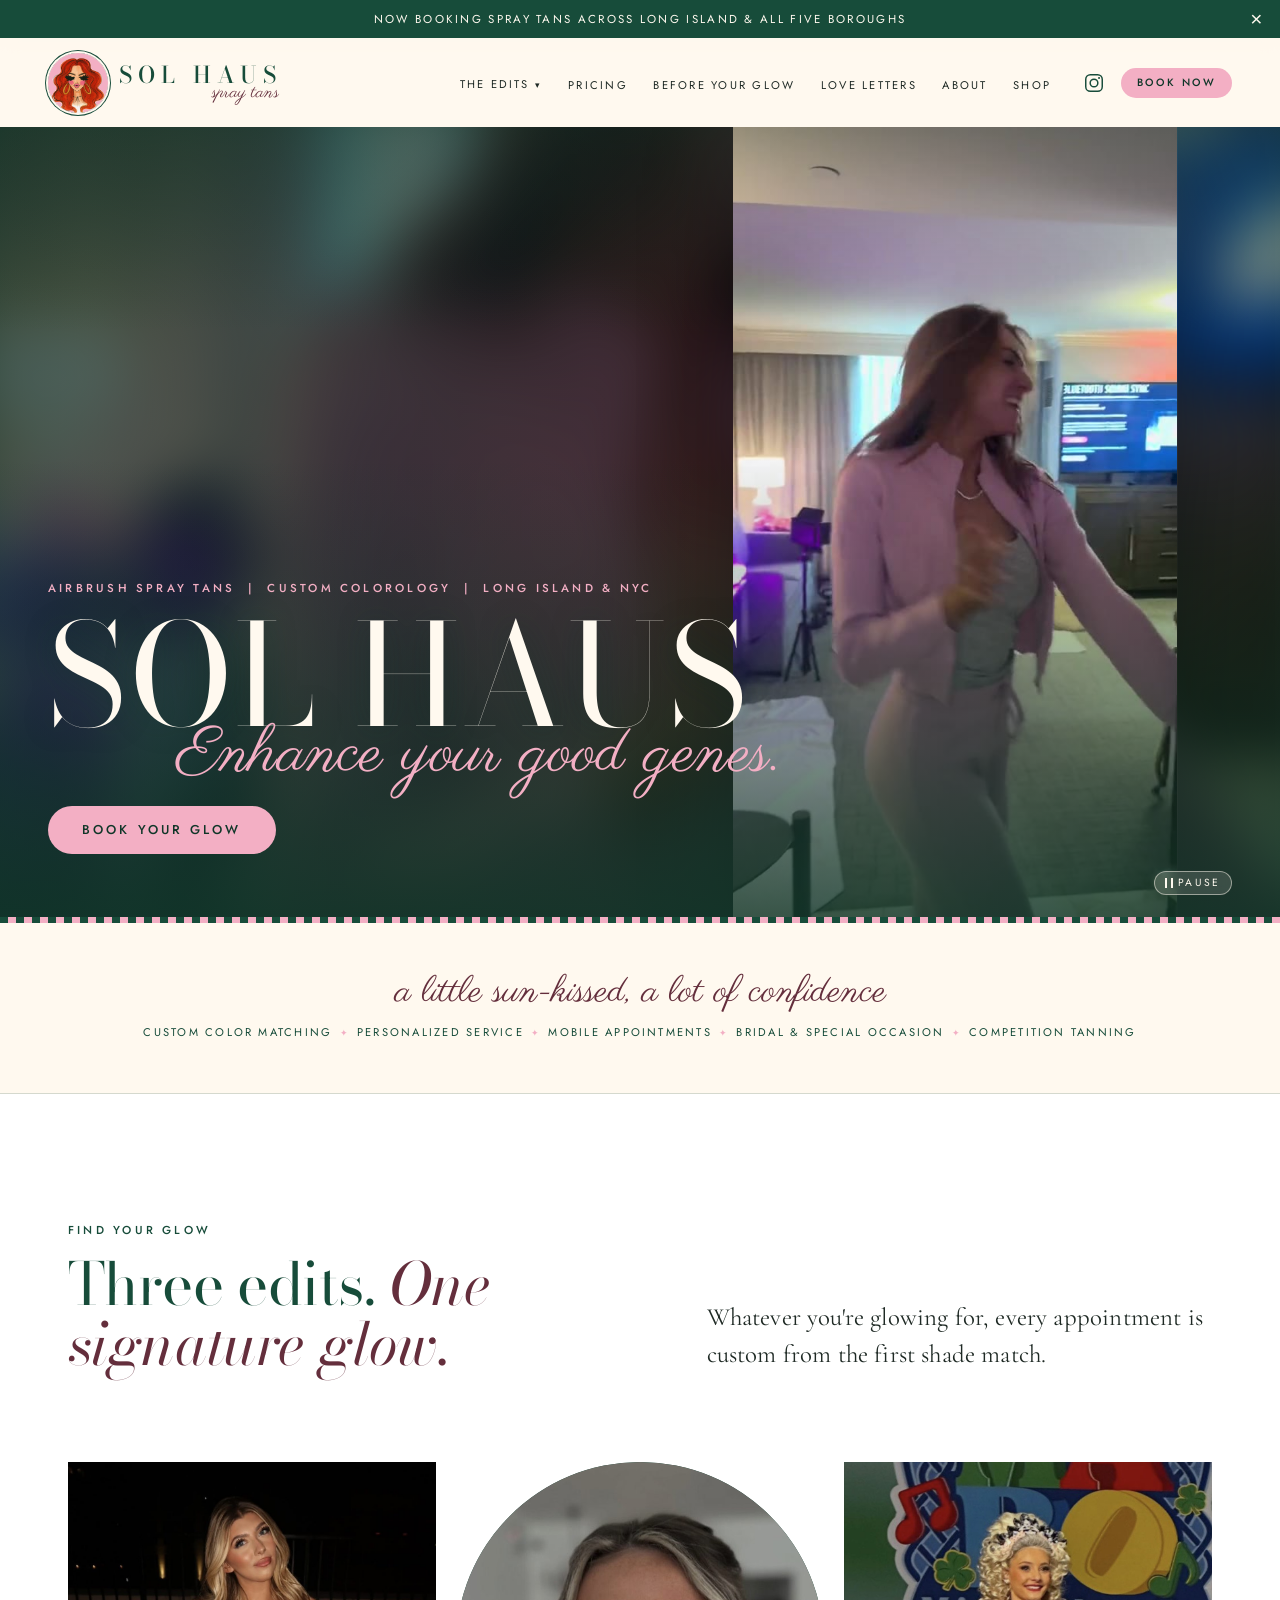
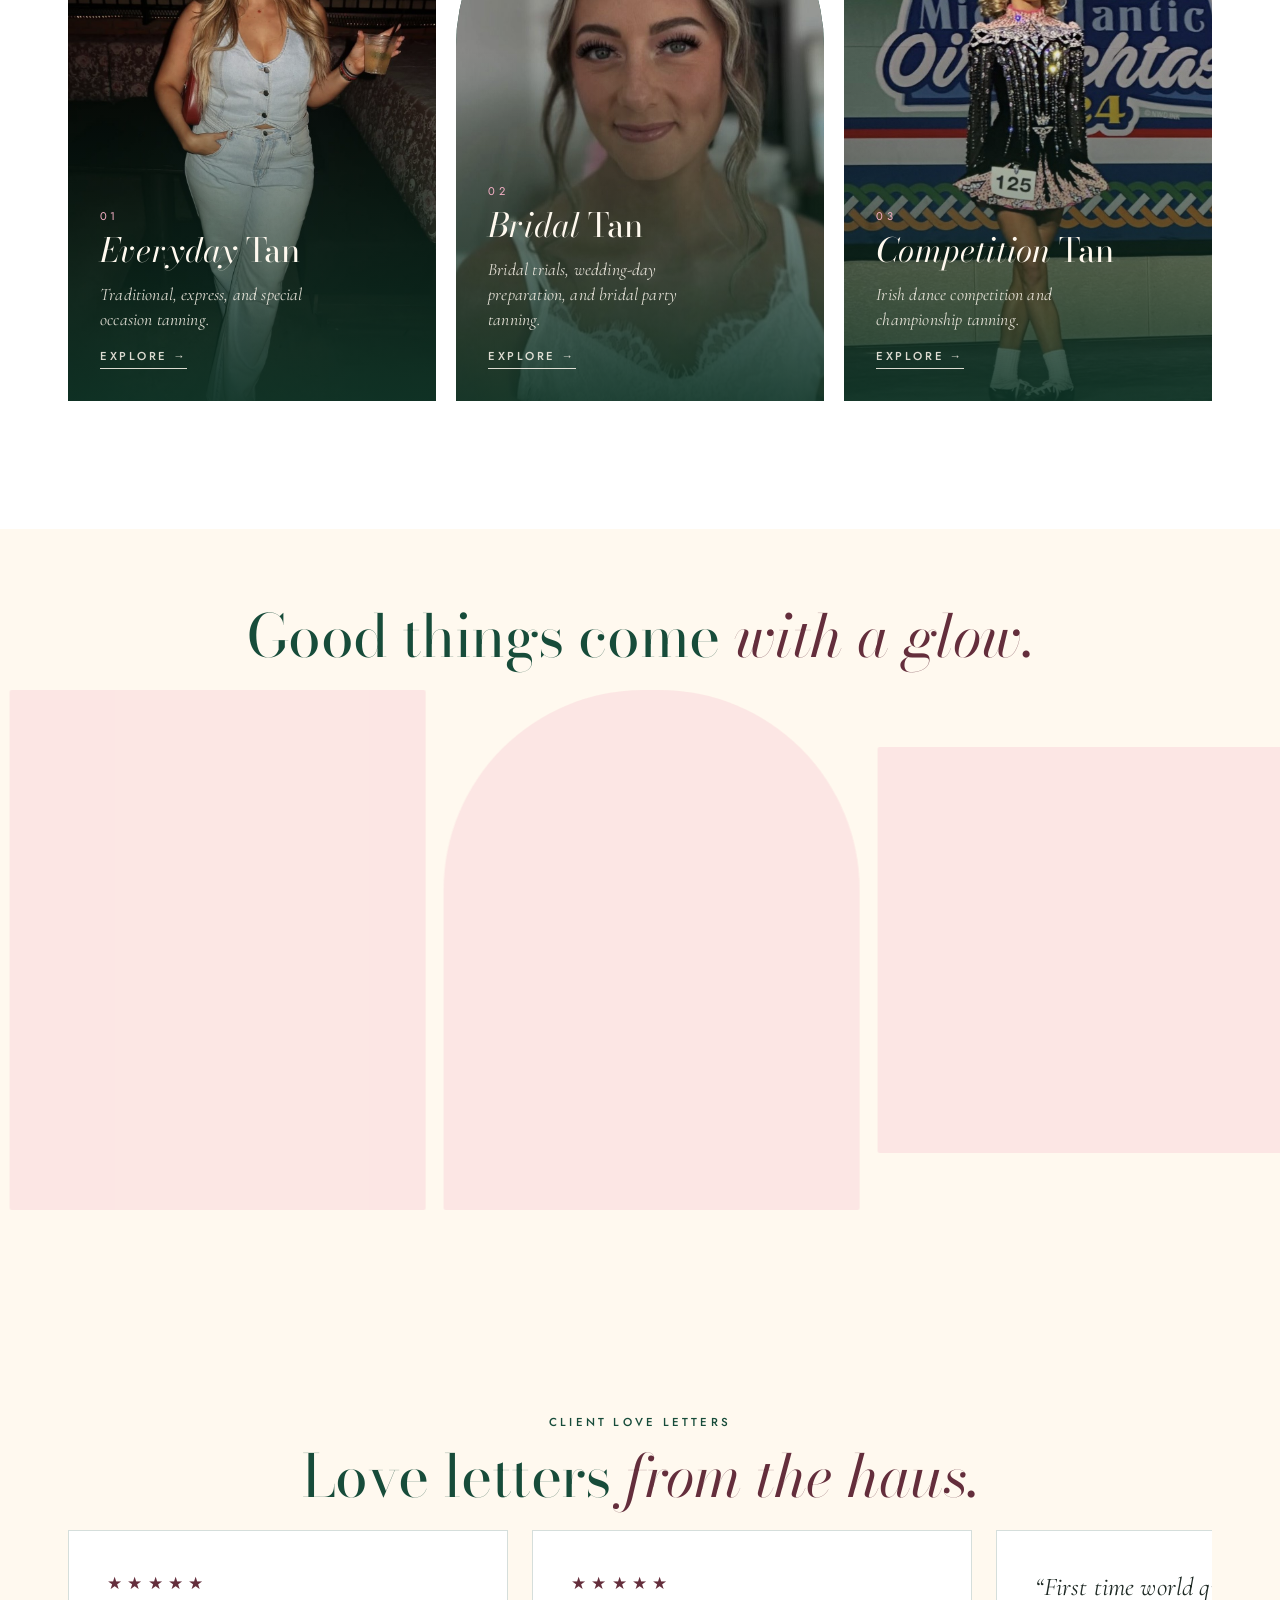
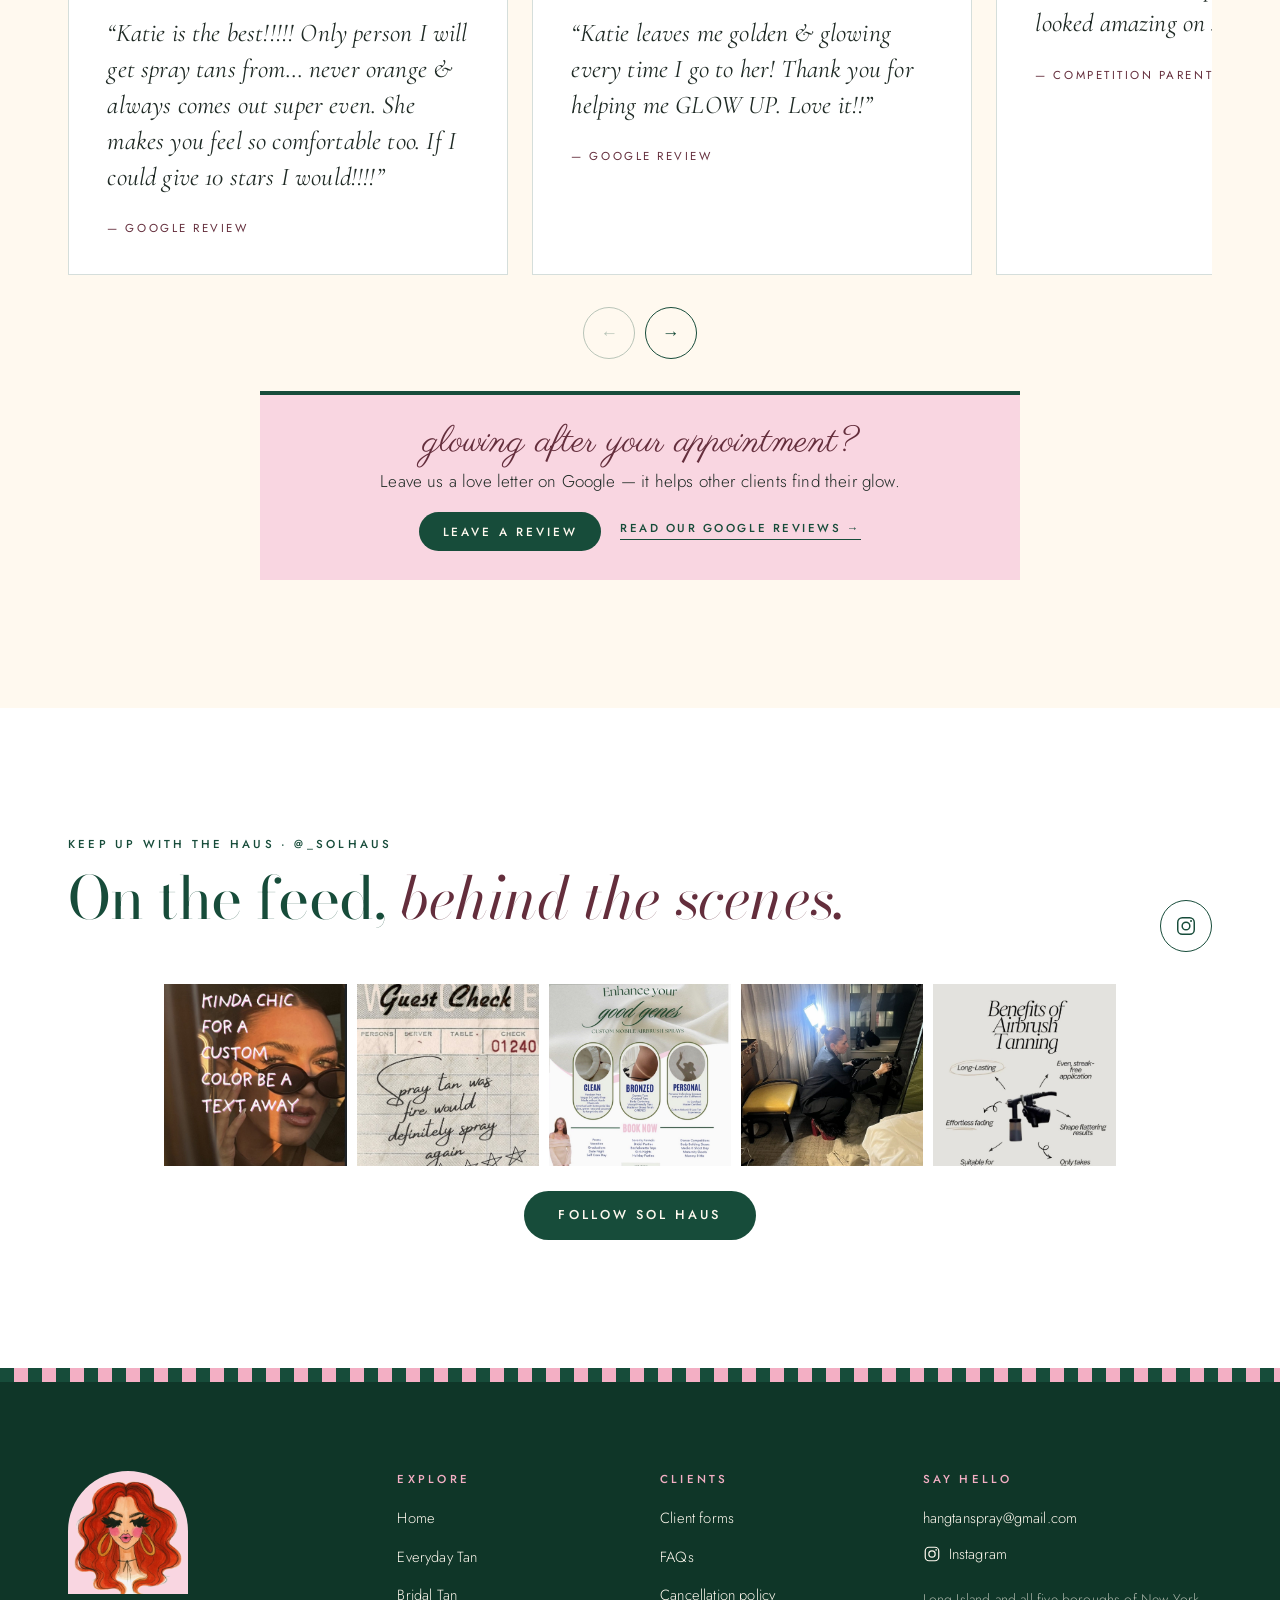
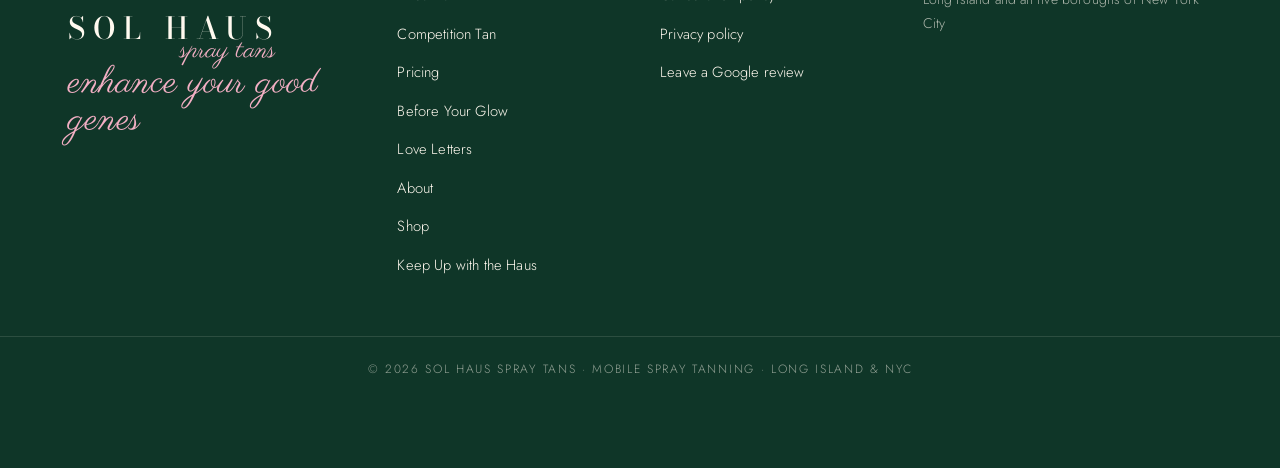
==== commit a3d42a4e: "Launch prep: real site address, hide preview chip Co-Authored-By: Claude Opus 5.5 <noreply@anthropic" ====
--- a/index.html
+++ b/index.html
@@ -5,14 +5,14 @@
 <meta name="viewport" content="width=device-width, initial-scale=1">
 <title>Sol Haus Spray Tans | Mobile Spray Tanning on Long Island and across NYC</title>
 <meta name="description" content="Custom mobile spray tanning on Long Island and across NYC — everyday and express tans, bridal glow, custom contouring and Irish dance competition tans. Book your glow.">
-<link rel="canonical" href="https://YOUR-DOMAIN.com/">
+<link rel="canonical" href="https://solhaus.pages.dev/">
 <meta name="theme-color" content="#174C3A">
 <meta property="og:type" content="website">
 <meta property="og:site_name" content="Sol Haus Spray Tans">
 <meta property="og:title" content="Sol Haus Spray Tans | Mobile Spray Tanning on Long Island and across NYC">
 <meta property="og:description" content="Custom mobile spray tanning on Long Island and across NYC — everyday and express tans, bridal glow, custom contouring and Irish dance competition tans. Book your glow.">
-<meta property="og:url" content="https://YOUR-DOMAIN.com/">
-<meta property="og:image" content="https://YOUR-DOMAIN.com/images/brand/og-image.jpg">
+<meta property="og:url" content="https://solhaus.pages.dev/">
+<meta property="og:image" content="https://solhaus.pages.dev/images/brand/og-image.jpg">
 <meta name="twitter:card" content="summary_large_image">
 <link rel="icon" href="images/brand/favicon.svg" type="image/svg+xml">
 <link rel="preconnect" href="https://fonts.googleapis.com">
@@ -21,7 +21,7 @@
 <link rel="stylesheet" href="assets/css/styles.css">
 <script src="assets/js/config.js" defer></script>
 <script src="assets/js/main.js" defer></script>
-<script type="application/ld+json">{"@context": "https://schema.org", "@type": "HealthAndBeautyBusiness", "name": "Sol Haus Spray Tans", "description": "Luxury mobile spray tanning and custom contouring on Long Island and across NYC \u2014 everyday, bridal and Irish dance competition tans.", "url": "https://YOUR-DOMAIN.com", "image": "https://YOUR-DOMAIN.com/images/brand/og-image.jpg", "areaServed": [{"@type": "Place", "name": "Long Island, New York"}, {"@type": "City", "name": "New York City"}]}</script>
+<script type="application/ld+json">{"@context": "https://schema.org", "@type": "HealthAndBeautyBusiness", "name": "Sol Haus Spray Tans", "description": "Luxury mobile spray tanning and custom contouring on Long Island and across NYC \u2014 everyday, bridal and Irish dance competition tans.", "url": "https://solhaus.pages.dev", "image": "https://solhaus.pages.dev/images/brand/og-image.jpg", "areaServed": [{"@type": "Place", "name": "Long Island, New York"}, {"@type": "City", "name": "New York City"}]}</script>
 </head>
 <body>
 <header id="site-header"></header>
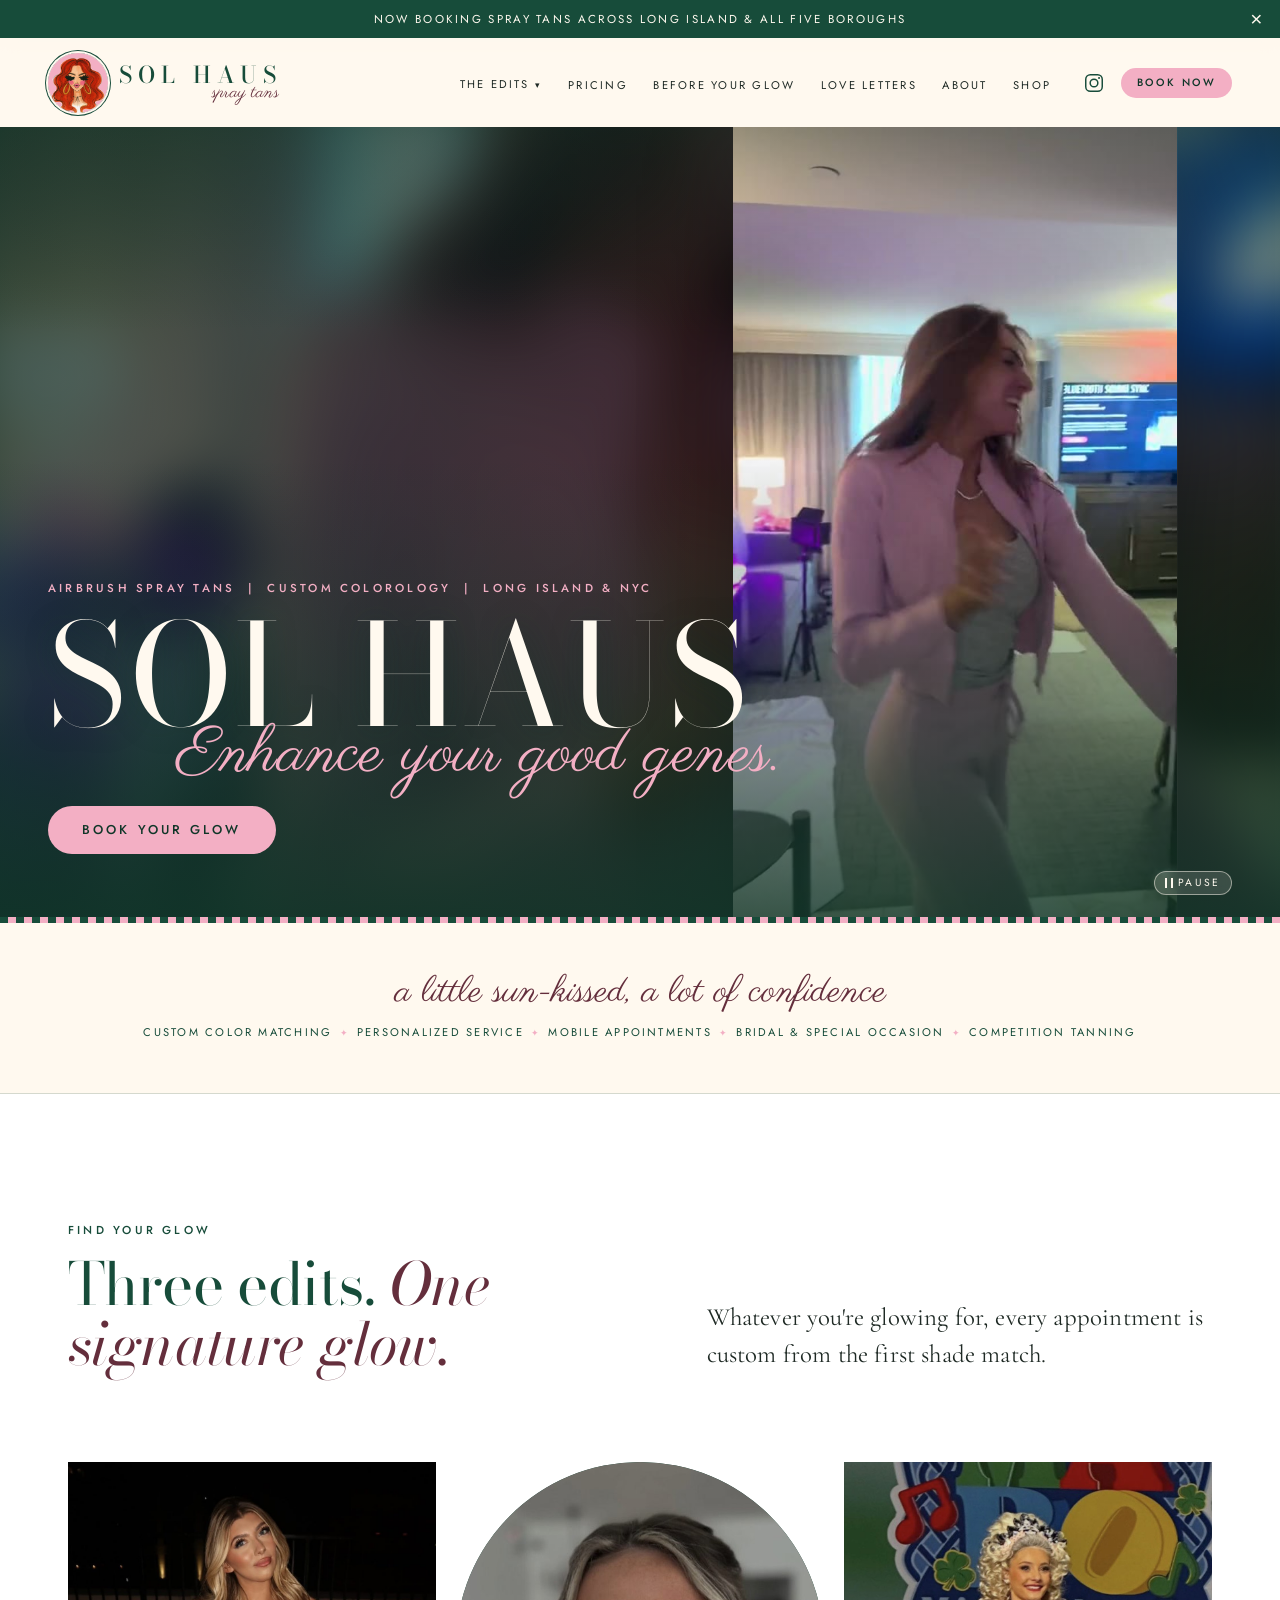
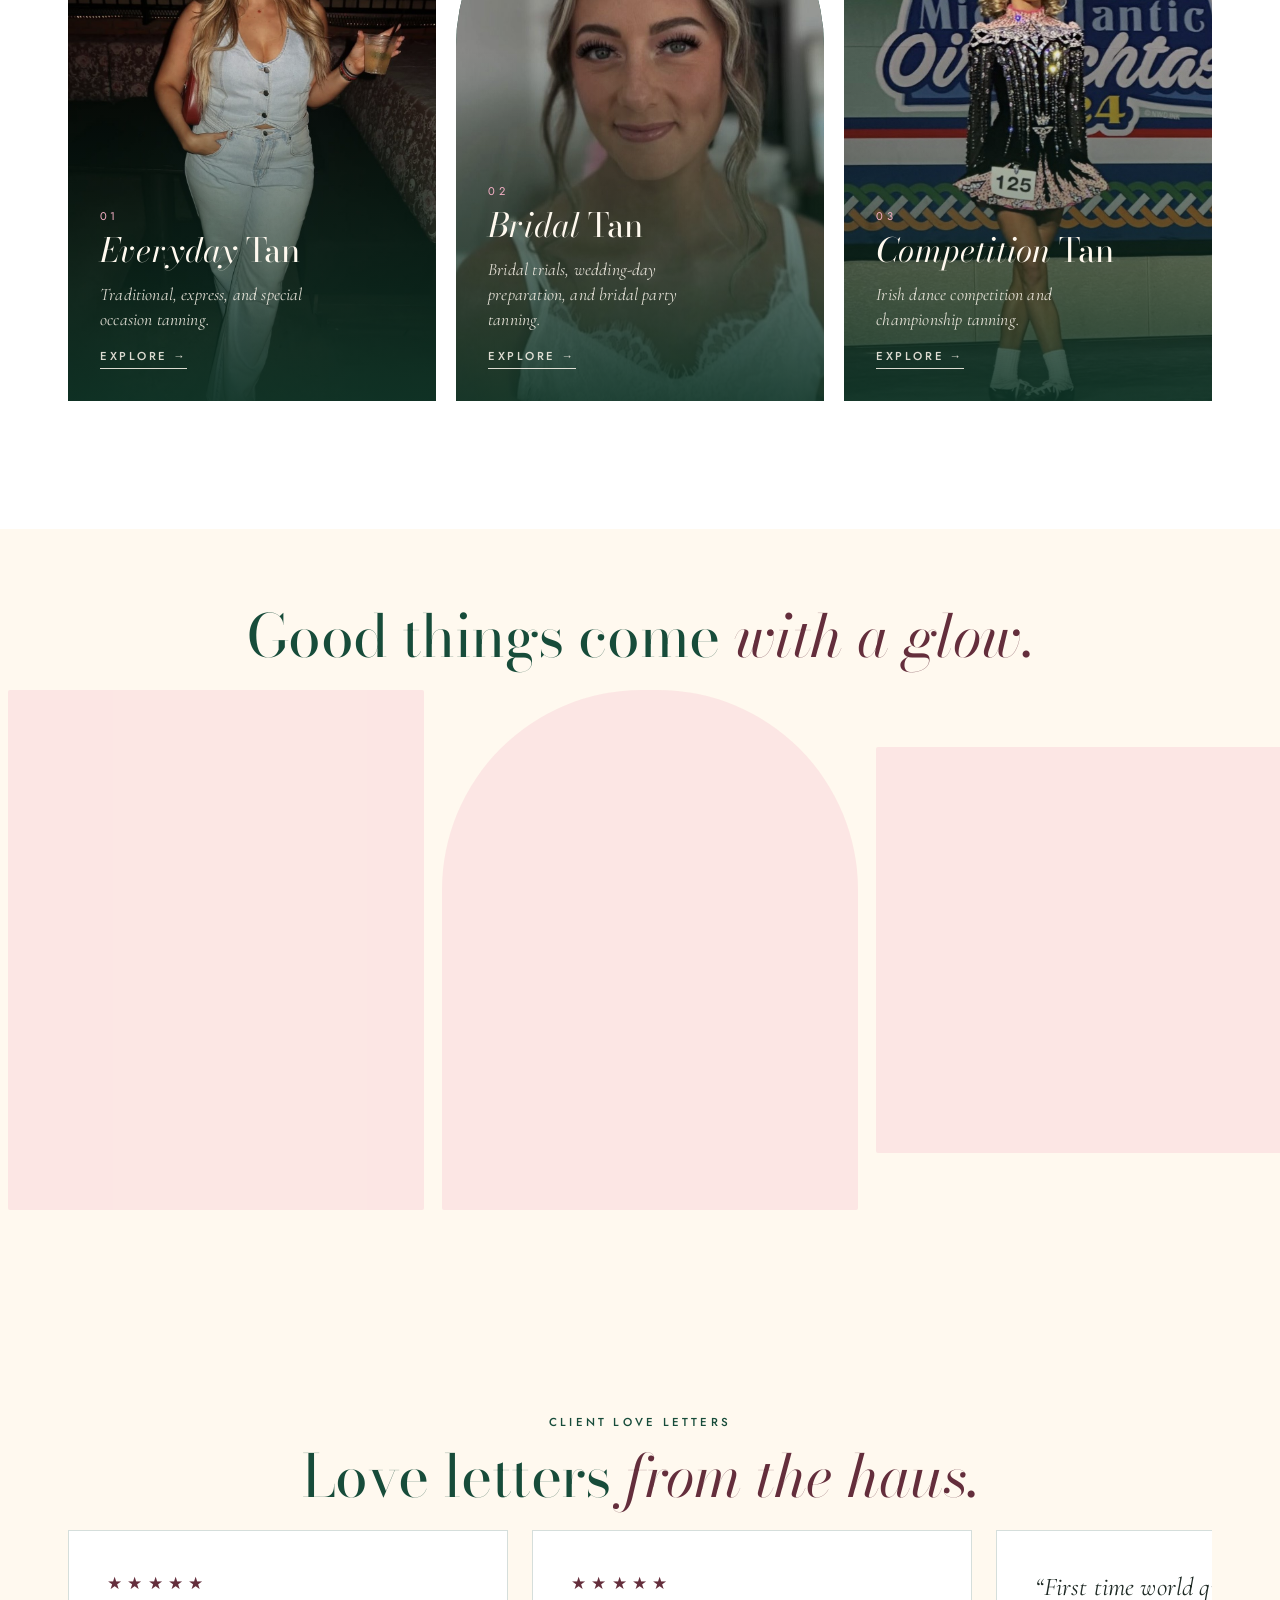
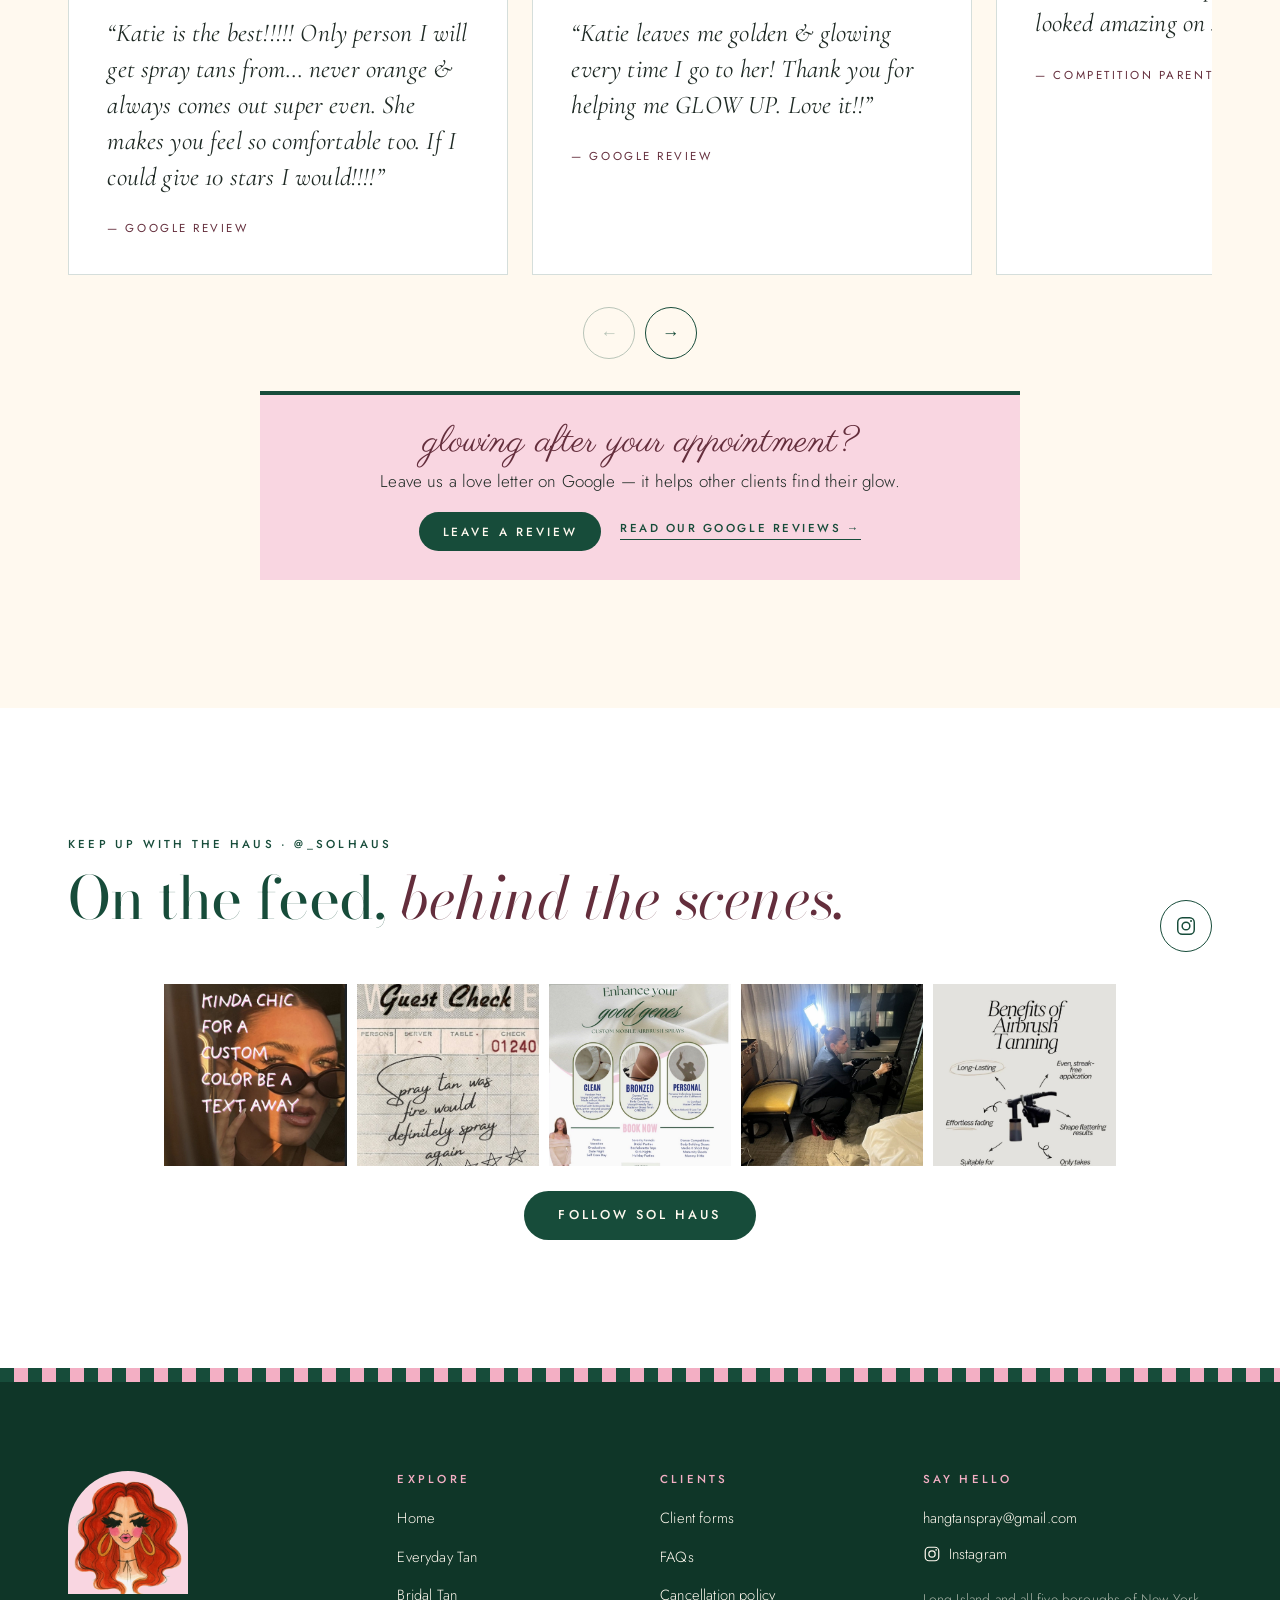
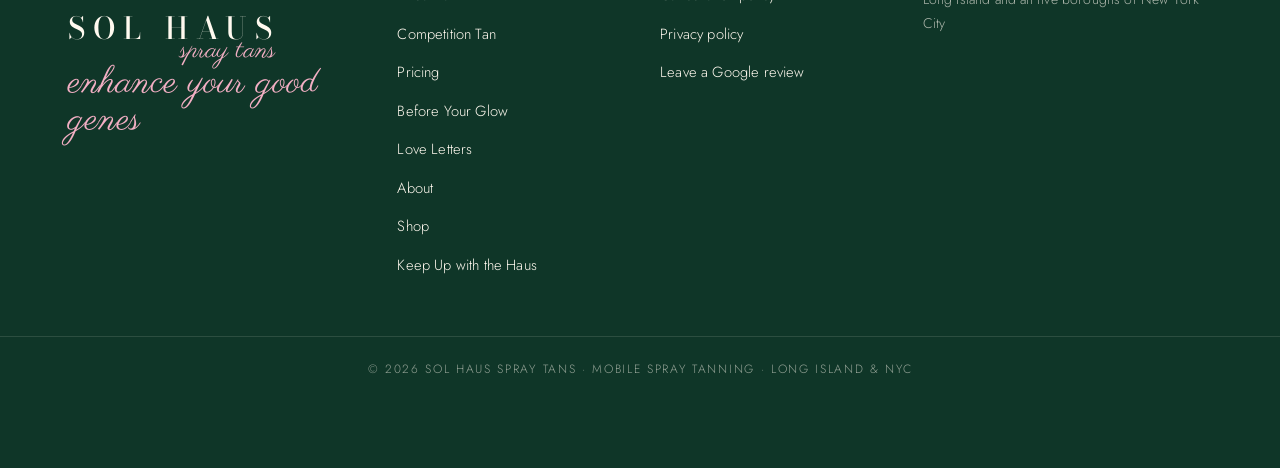
==== commit 91f10fa0: "Switch site address to solhaustans.com Co-Authored-By: Claude Opus 5.5 <noreply@anthropic.com> Claud" ====
--- a/index.html
+++ b/index.html
@@ -5,14 +5,14 @@
 <meta name="viewport" content="width=device-width, initial-scale=1">
 <title>Sol Haus Spray Tans | Mobile Spray Tanning on Long Island and across NYC</title>
 <meta name="description" content="Custom mobile spray tanning on Long Island and across NYC — everyday and express tans, bridal glow, custom contouring and Irish dance competition tans. Book your glow.">
-<link rel="canonical" href="https://solhaus.pages.dev/">
+<link rel="canonical" href="https://solhaustans.com/">
 <meta name="theme-color" content="#174C3A">
 <meta property="og:type" content="website">
 <meta property="og:site_name" content="Sol Haus Spray Tans">
 <meta property="og:title" content="Sol Haus Spray Tans | Mobile Spray Tanning on Long Island and across NYC">
 <meta property="og:description" content="Custom mobile spray tanning on Long Island and across NYC — everyday and express tans, bridal glow, custom contouring and Irish dance competition tans. Book your glow.">
-<meta property="og:url" content="https://solhaus.pages.dev/">
-<meta property="og:image" content="https://solhaus.pages.dev/images/brand/og-image.jpg">
+<meta property="og:url" content="https://solhaustans.com/">
+<meta property="og:image" content="https://solhaustans.com/images/brand/og-image.jpg">
 <meta name="twitter:card" content="summary_large_image">
 <link rel="icon" href="images/brand/favicon.svg" type="image/svg+xml">
 <link rel="preconnect" href="https://fonts.googleapis.com">
@@ -21,7 +21,7 @@
 <link rel="stylesheet" href="assets/css/styles.css">
 <script src="assets/js/config.js" defer></script>
 <script src="assets/js/main.js" defer></script>
-<script type="application/ld+json">{"@context": "https://schema.org", "@type": "HealthAndBeautyBusiness", "name": "Sol Haus Spray Tans", "description": "Luxury mobile spray tanning and custom contouring on Long Island and across NYC \u2014 everyday, bridal and Irish dance competition tans.", "url": "https://solhaus.pages.dev", "image": "https://solhaus.pages.dev/images/brand/og-image.jpg", "areaServed": [{"@type": "Place", "name": "Long Island, New York"}, {"@type": "City", "name": "New York City"}]}</script>
+<script type="application/ld+json">{"@context": "https://schema.org", "@type": "HealthAndBeautyBusiness", "name": "Sol Haus Spray Tans", "description": "Luxury mobile spray tanning and custom contouring on Long Island and across NYC \u2014 everyday, bridal and Irish dance competition tans.", "url": "https://solhaustans.com", "image": "https://solhaustans.com/images/brand/og-image.jpg", "areaServed": [{"@type": "Place", "name": "Long Island, New York"}, {"@type": "City", "name": "New York City"}]}</script>
 </head>
 <body>
 <header id="site-header"></header>
--- a/assets/css/styles.css
+++ b/assets/css/styles.css
@@ -656,3 +656,7 @@
 
 .resource-list--one { grid-template-columns: 1fr; max-width: 760px; }
 .resource-list--one .resource { text-align: center; }
+
+/* hide Safari's big play icon over the hero video */
+.hero__video::-webkit-media-controls-start-playback-button, .hero__video-bg::-webkit-media-controls-start-playback-button { display: none !important; -webkit-appearance: none; }
+.hero__video::-webkit-media-controls { display: none !important; }
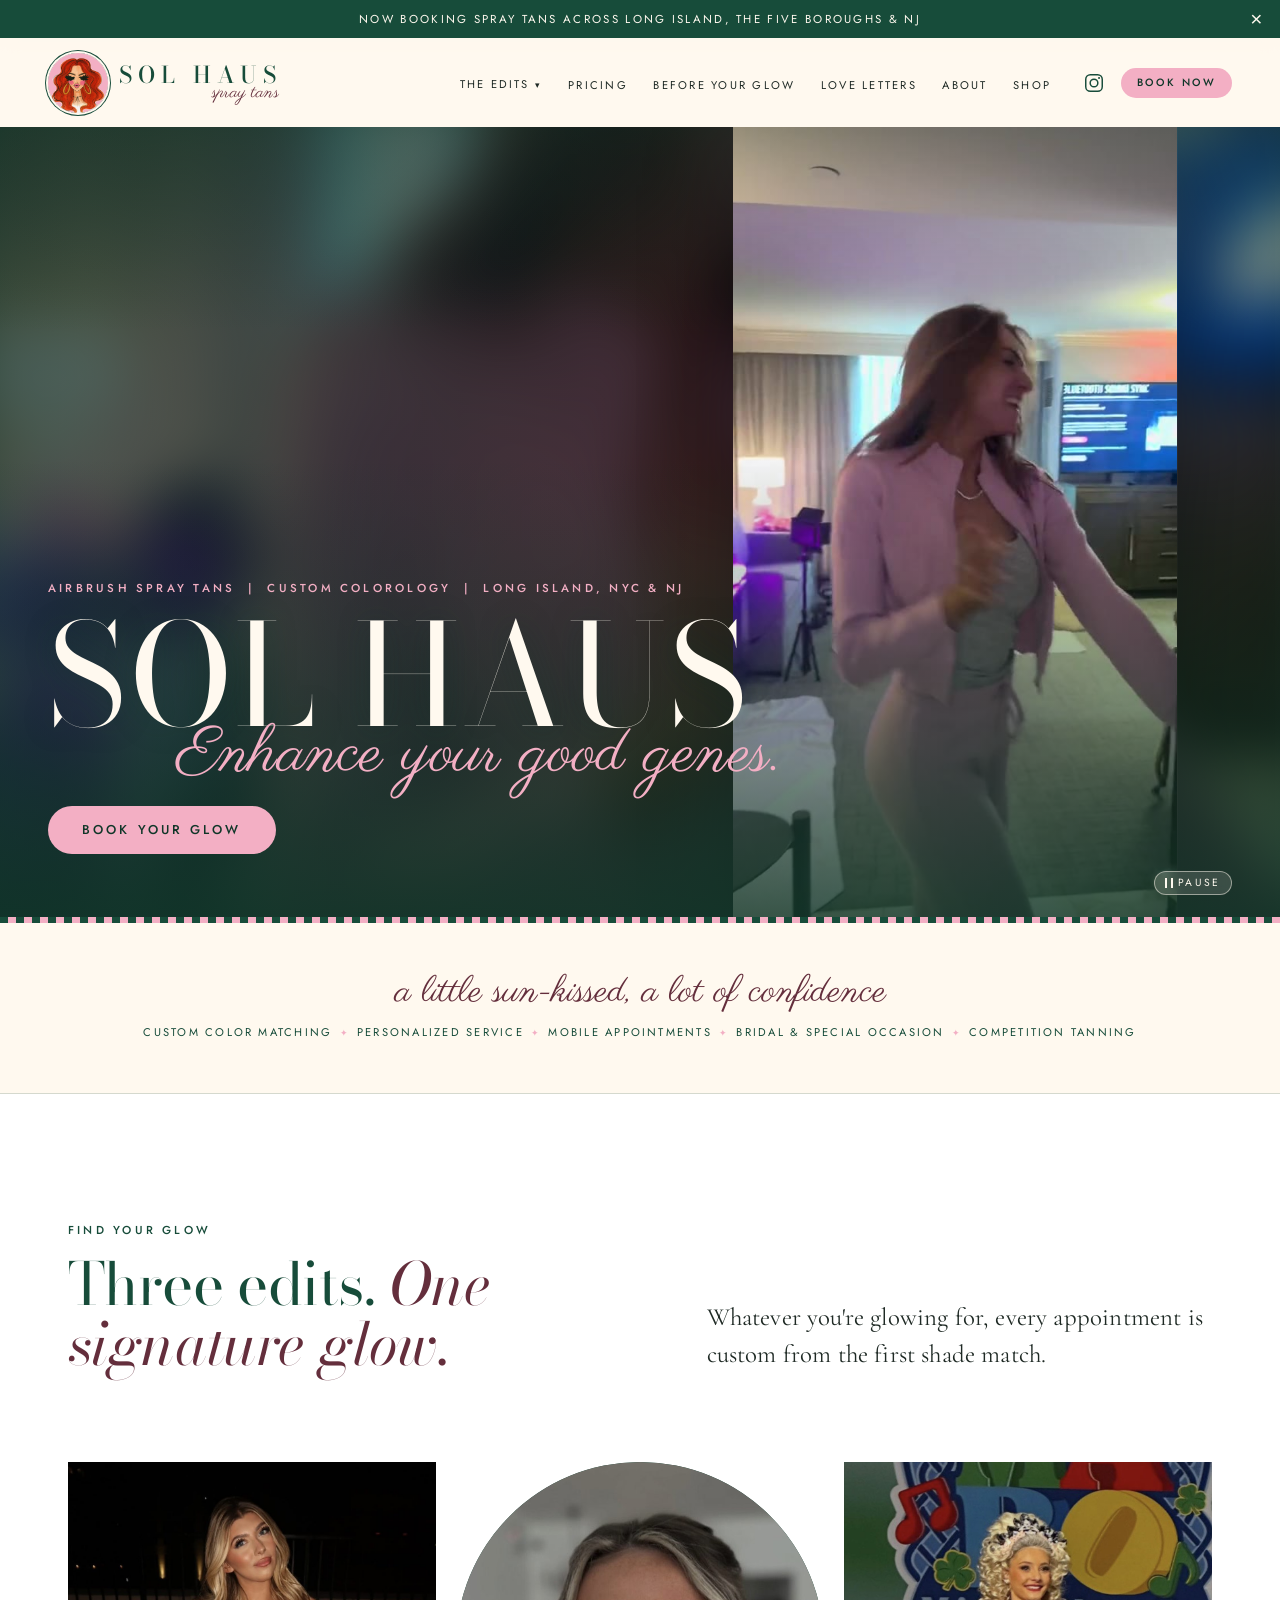
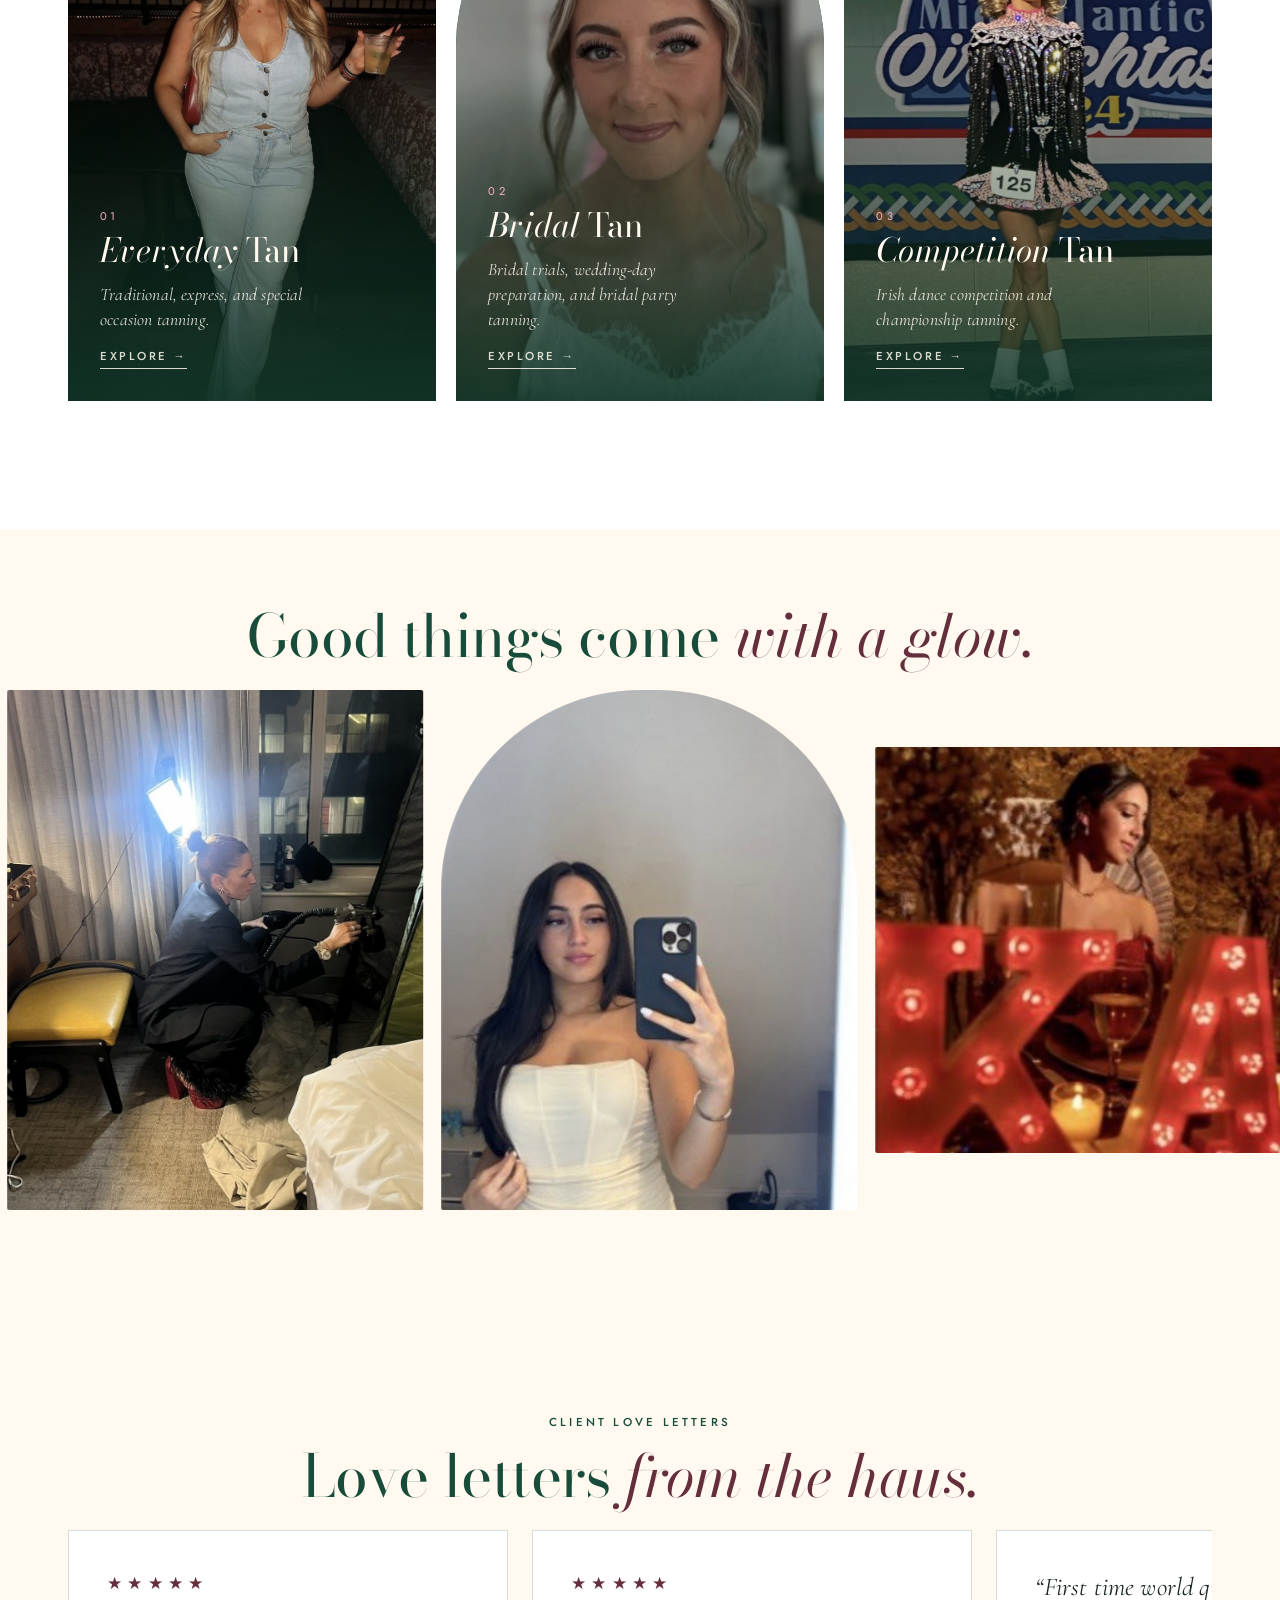
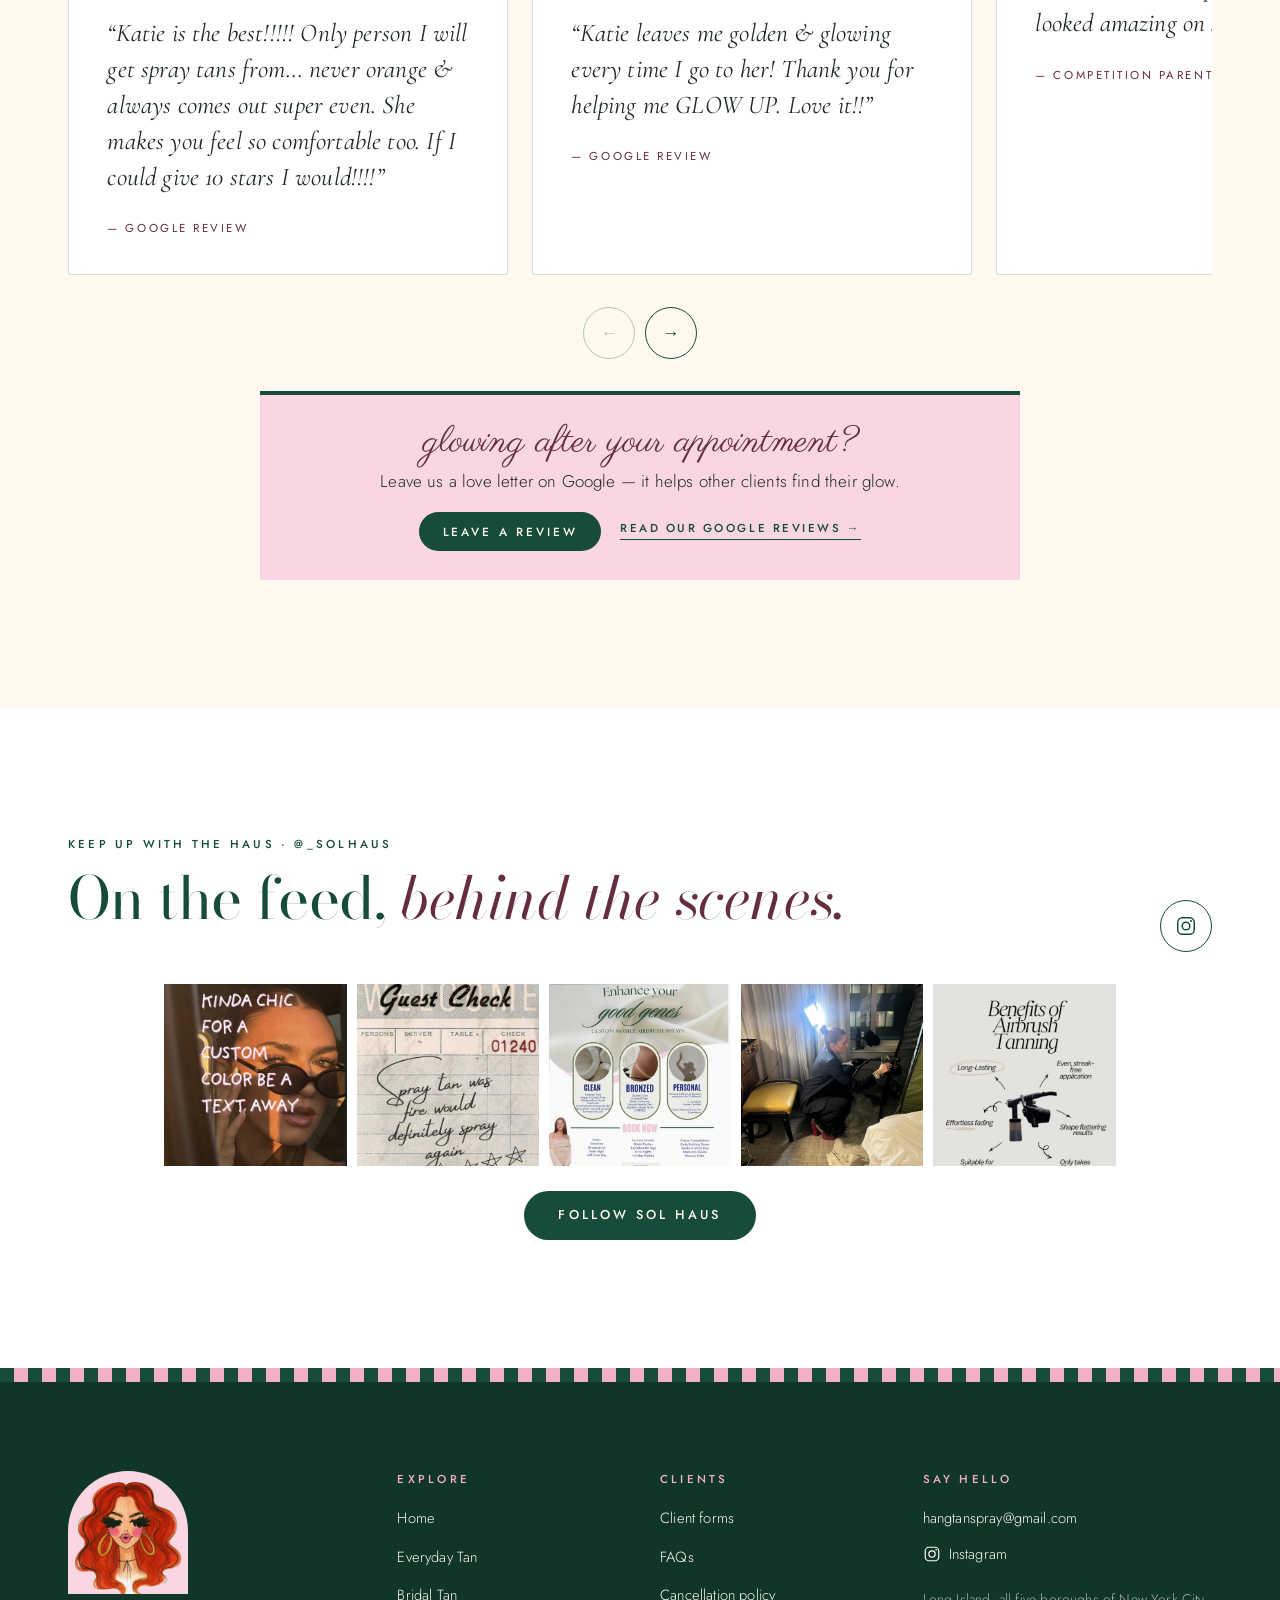
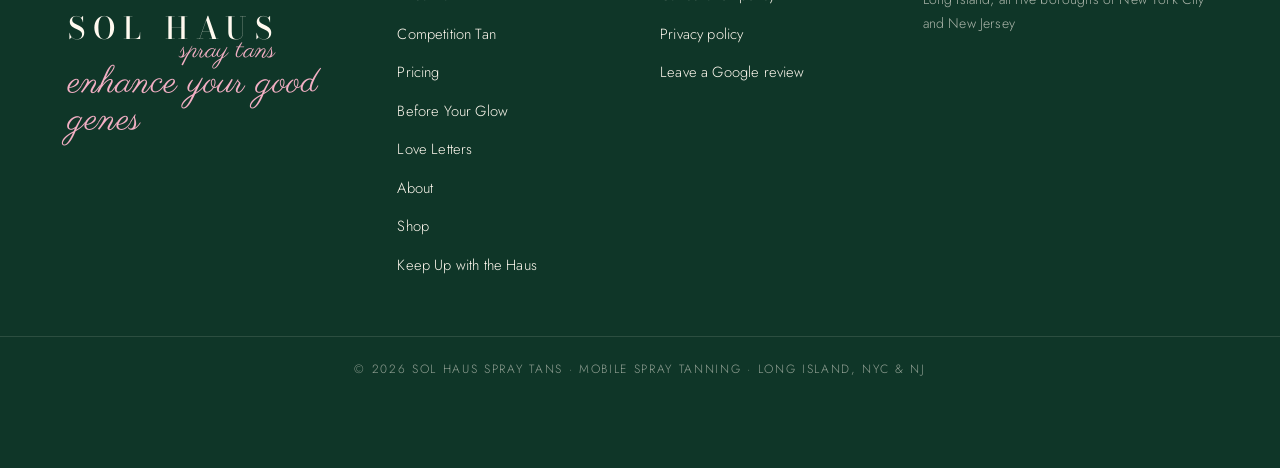
==== commit 6ad7484c: "Add New Jersey to service area Co-Authored-By: Claude Opus 5.5 <noreply@anthropic.com> Claude-Sessio" ====
--- a/index.html
+++ b/index.html
@@ -3,14 +3,14 @@
 <head>
 <meta charset="utf-8">
 <meta name="viewport" content="width=device-width, initial-scale=1">
-<title>Sol Haus Spray Tans | Mobile Spray Tanning on Long Island and across NYC</title>
-<meta name="description" content="Custom mobile spray tanning on Long Island and across NYC — everyday and express tans, bridal glow, custom contouring and Irish dance competition tans. Book your glow.">
+<title>Sol Haus Spray Tans | Mobile Spray Tanning on Long Island, NYC and New Jersey</title>
+<meta name="description" content="Custom mobile spray tanning on Long Island, NYC and New Jersey — everyday and express tans, bridal glow, custom contouring and Irish dance competition tans. Book your glow.">
 <link rel="canonical" href="https://solhaustans.com/">
 <meta name="theme-color" content="#174C3A">
 <meta property="og:type" content="website">
 <meta property="og:site_name" content="Sol Haus Spray Tans">
-<meta property="og:title" content="Sol Haus Spray Tans | Mobile Spray Tanning on Long Island and across NYC">
-<meta property="og:description" content="Custom mobile spray tanning on Long Island and across NYC — everyday and express tans, bridal glow, custom contouring and Irish dance competition tans. Book your glow.">
+<meta property="og:title" content="Sol Haus Spray Tans | Mobile Spray Tanning on Long Island, NYC and New Jersey">
+<meta property="og:description" content="Custom mobile spray tanning on Long Island, NYC and New Jersey — everyday and express tans, bridal glow, custom contouring and Irish dance competition tans. Book your glow.">
 <meta property="og:url" content="https://solhaustans.com/">
 <meta property="og:image" content="https://solhaustans.com/images/brand/og-image.jpg">
 <meta name="twitter:card" content="summary_large_image">
@@ -21,7 +21,7 @@
 <link rel="stylesheet" href="assets/css/styles.css">
 <script src="assets/js/config.js" defer></script>
 <script src="assets/js/main.js" defer></script>
-<script type="application/ld+json">{"@context": "https://schema.org", "@type": "HealthAndBeautyBusiness", "name": "Sol Haus Spray Tans", "description": "Luxury mobile spray tanning and custom contouring on Long Island and across NYC \u2014 everyday, bridal and Irish dance competition tans.", "url": "https://solhaustans.com", "image": "https://solhaustans.com/images/brand/og-image.jpg", "areaServed": [{"@type": "Place", "name": "Long Island, New York"}, {"@type": "City", "name": "New York City"}]}</script>
+<script type="application/ld+json">{"@context": "https://schema.org", "@type": "HealthAndBeautyBusiness", "name": "Sol Haus Spray Tans", "description": "Luxury mobile spray tanning and custom contouring on Long Island, NYC and New Jersey \u2014 everyday, bridal and Irish dance competition tans.", "url": "https://solhaustans.com", "image": "https://solhaustans.com/images/brand/og-image.jpg", "areaServed": [{"@type": "Place", "name": "Long Island, New York"}, {"@type": "City", "name": "New York City"}, {"@type": "State", "name": "New Jersey"}]}</script>
 </head>
 <body>
 <header id="site-header"></header>
@@ -32,7 +32,7 @@
   <div class="marquee" data-gallery="montage" data-variant="marquee" data-direction="left" data-speed="34" data-eager="true" data-hover-pause="false"></div>
   <div class="hero__scrim" aria-hidden="true"></div>
   <div class="hero__copy">
-    <p class="eyebrow">Airbrush spray tans&nbsp; | &nbsp;Custom colorology&nbsp; | &nbsp;Long Island &amp; NYC</p>
+    <p class="eyebrow">Airbrush spray tans&nbsp; | &nbsp;Custom colorology&nbsp; | &nbsp;Long Island, NYC &amp; NJ</p>
     <h1 class="display">SOL HAUS</h1>
     <p class="hero__tag">Enhance your good genes.</p>
     <div class="btn-row">
